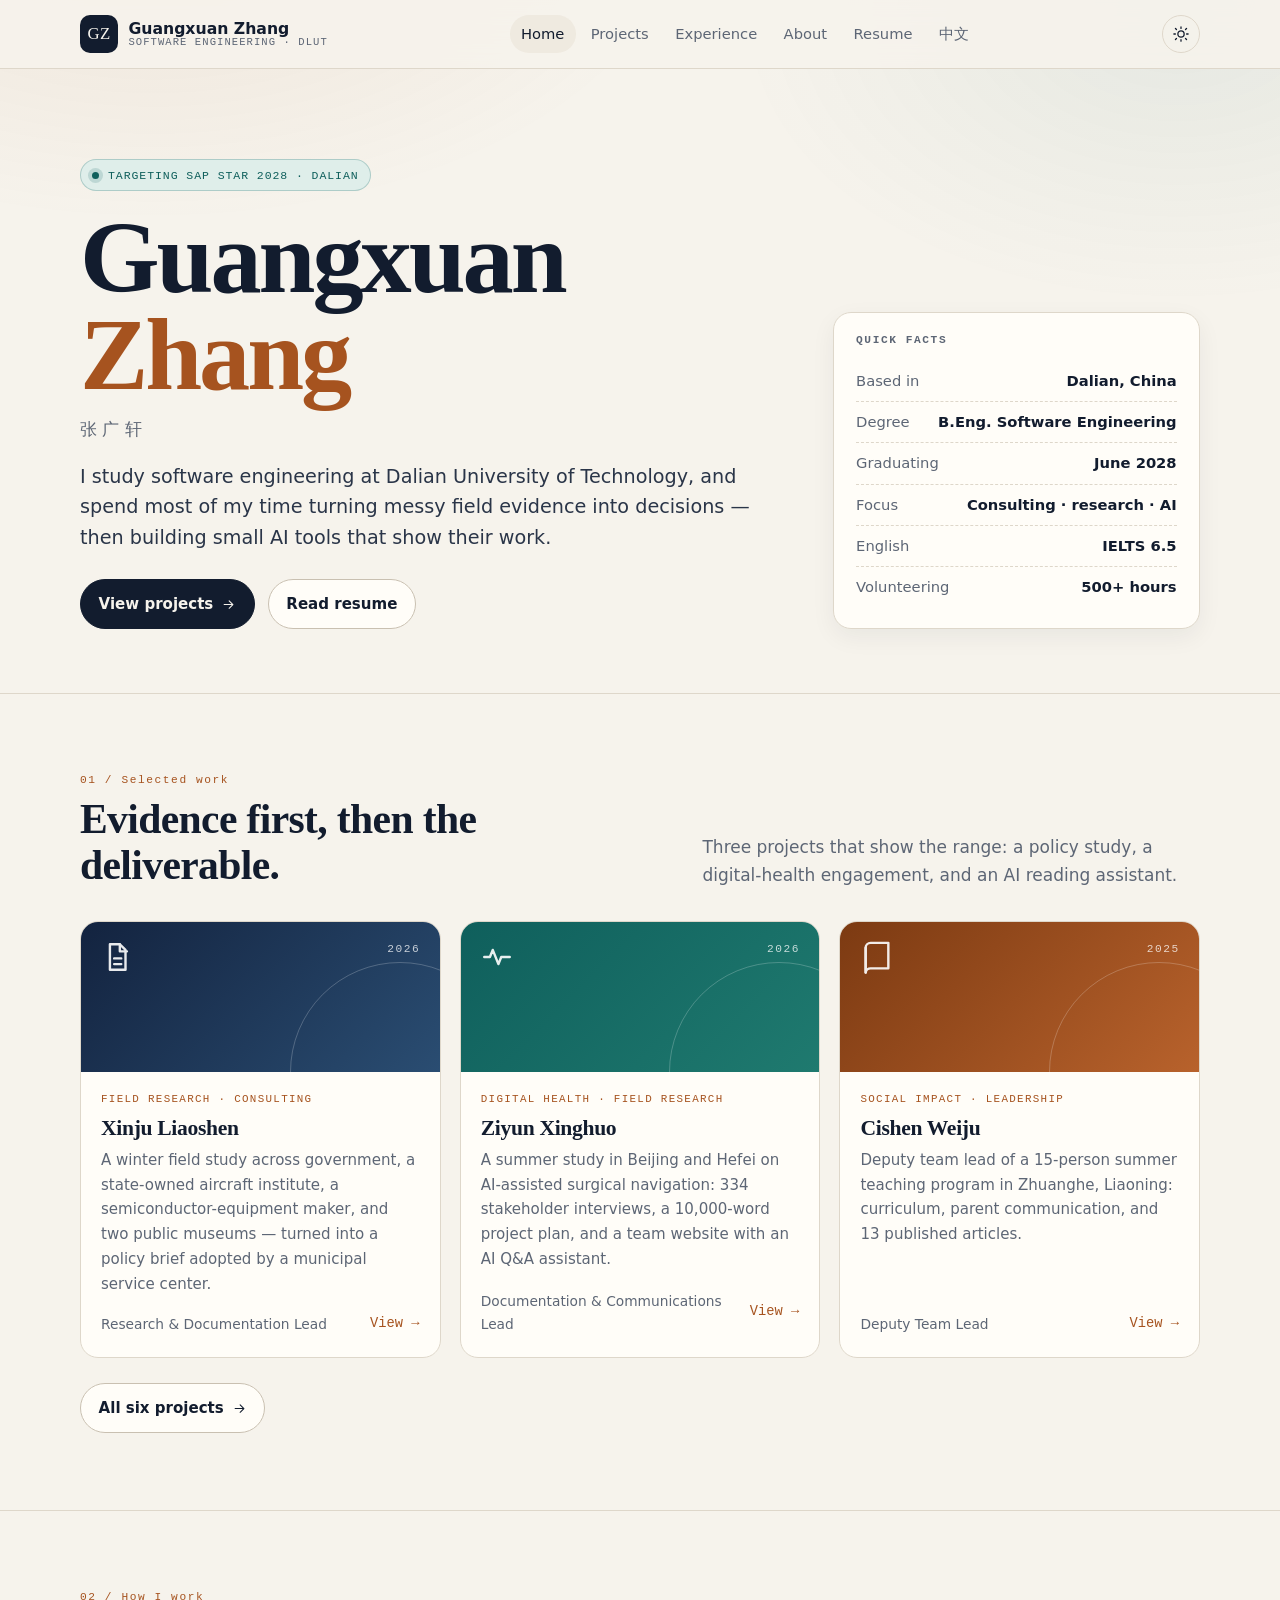
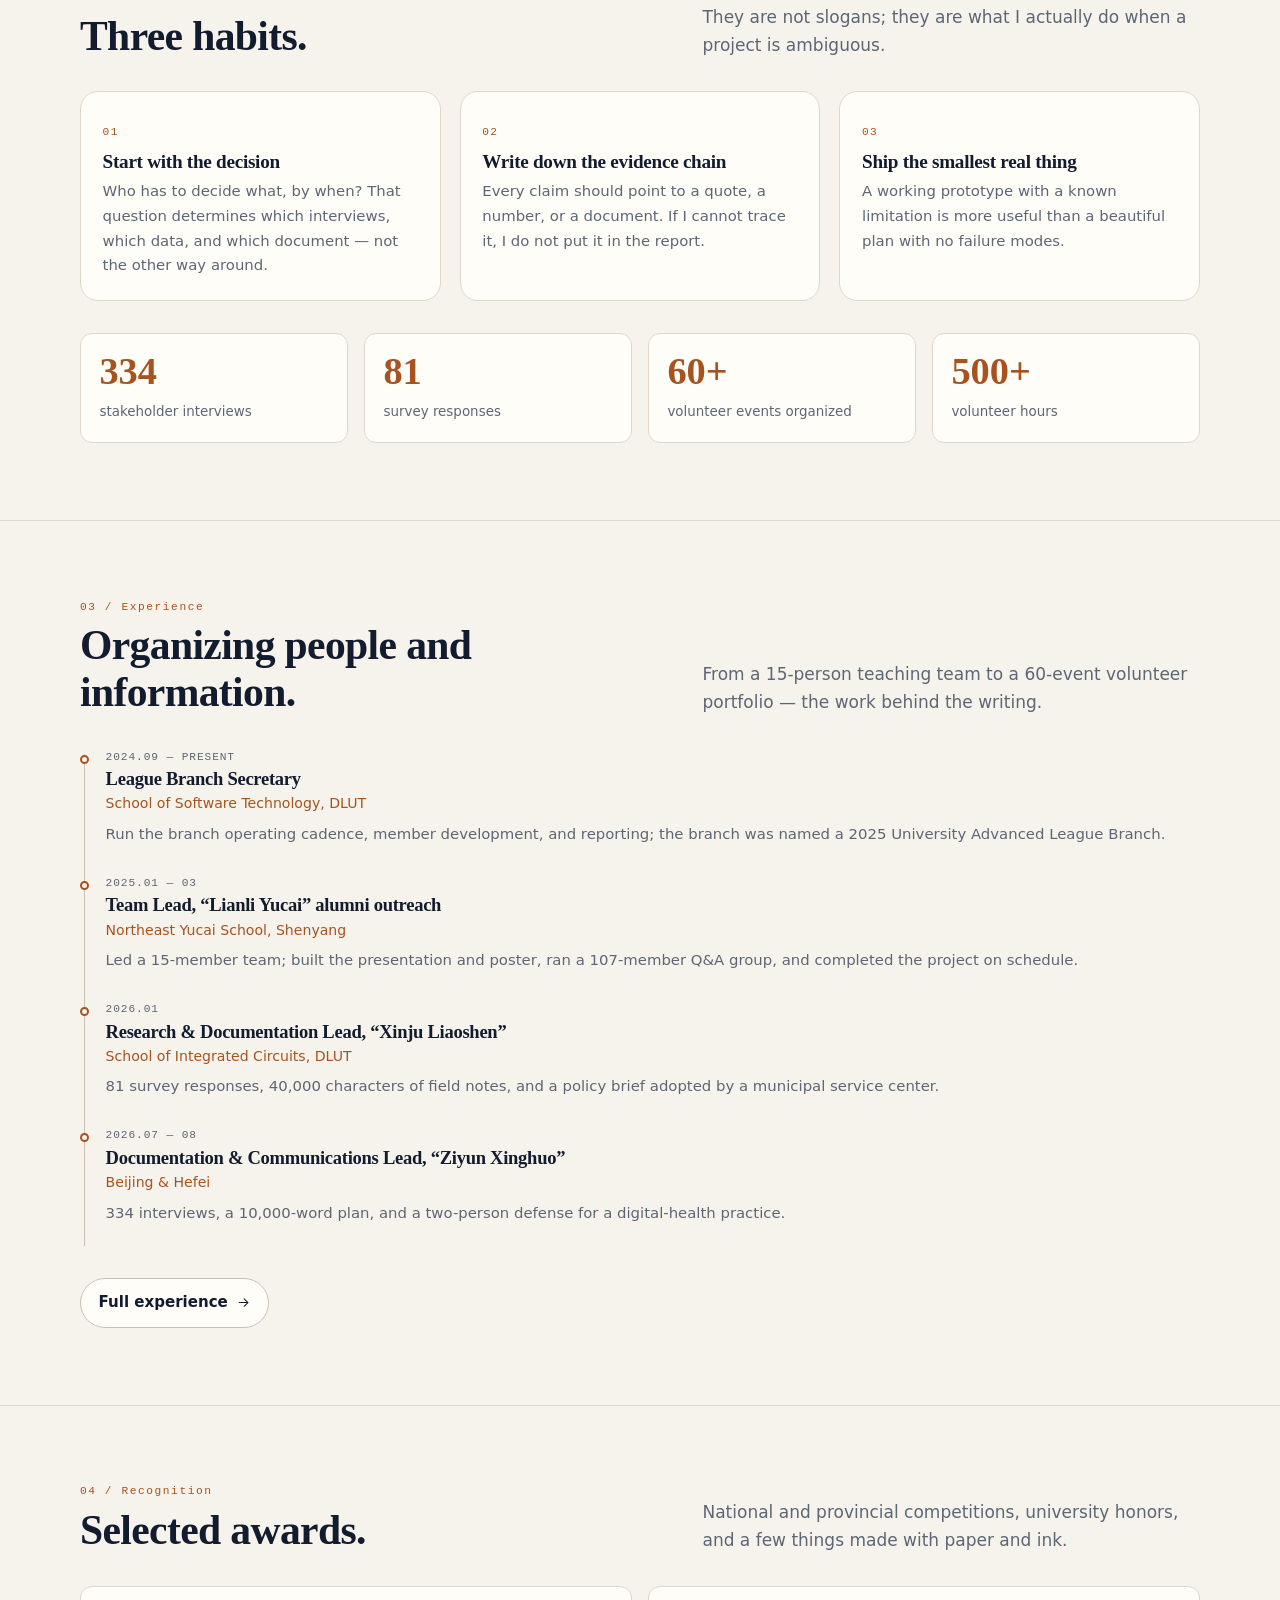
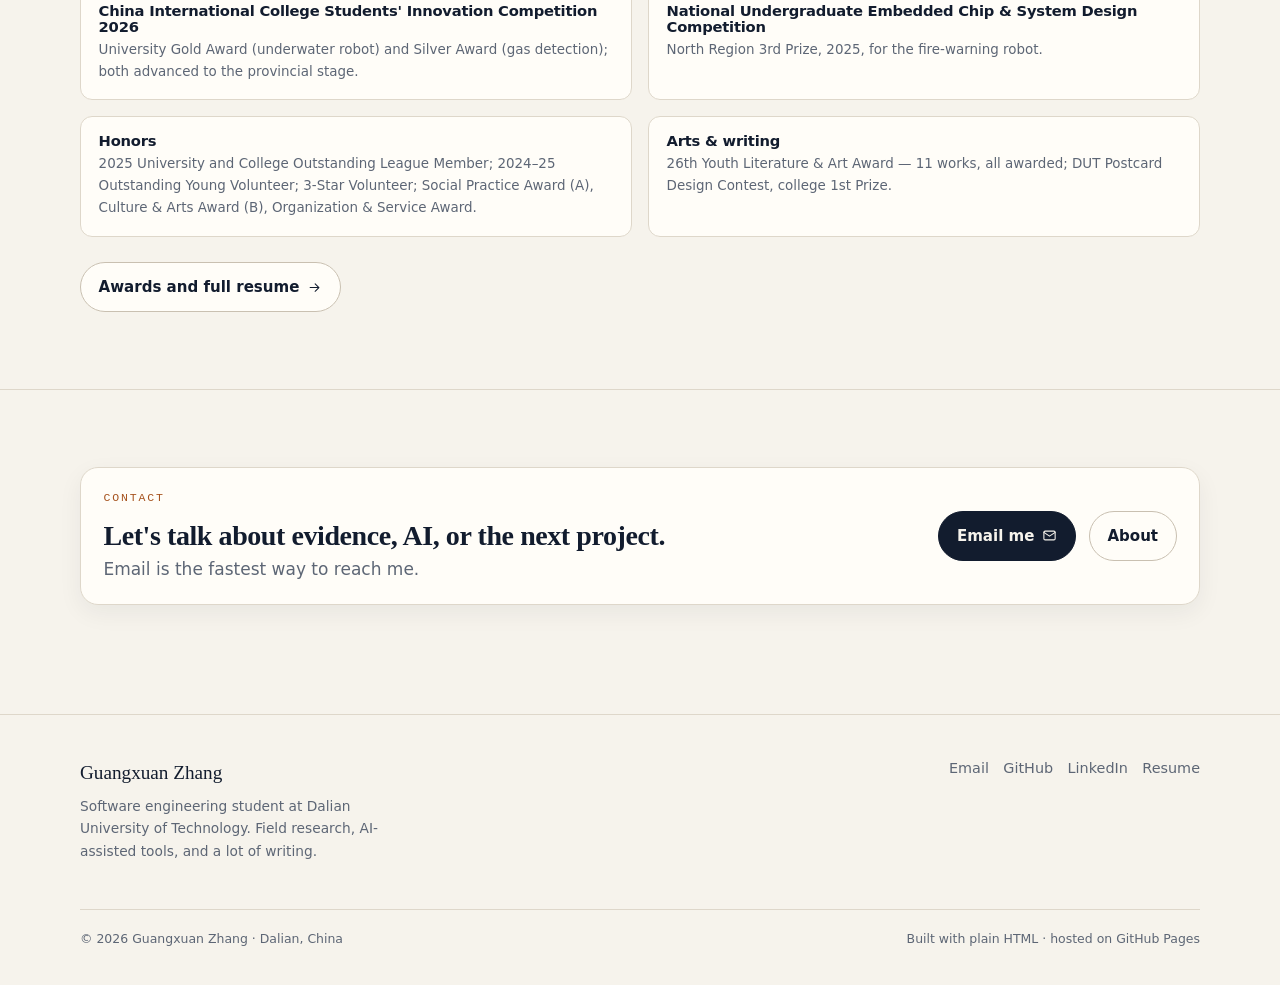
==== index.html @ bcd8b83b "Initial personal site" ====
<!doctype html>
<html lang="en" data-theme="light">
<head>
<meta charset="utf-8">
<meta name="viewport" content="width=device-width, initial-scale=1">
<title>Guangxuan Zhang — Software Engineering, consulting & AI</title>
<meta name="description" content="Software Engineering student at Dalian University of Technology. Field research, AI-assisted tools, and public writing.">
<meta name="author" content="Guangxuan Zhang">
<meta name="theme-color" content="#13233f">
<meta property="og:type" content="website">
<meta property="og:site_name" content="Guangxuan Zhang">
<meta property="og:title" content="Guangxuan Zhang — Software Engineering, consulting & AI">
<meta property="og:description" content="Software Engineering student at Dalian University of Technology. Field research, AI-assisted tools, and public writing.">
<meta name="twitter:card" content="summary_large_image">
<meta name="twitter:title" content="Guangxuan Zhang — Software Engineering, consulting & AI">
<meta name="twitter:description" content="Software Engineering student at Dalian University of Technology. Field research, AI-assisted tools, and public writing.">
<link rel="icon" href="assets/img/favicon.svg" type="image/svg+xml">
<link rel="stylesheet" href="assets/css/style.css">
</head>
<body class="">


<a class="skip-link" href="#main">Skip to content</a>
<header class="site-header">
  <div class="wrap header-inner">
    <a class="brand" href="index.html" aria-label="Guangxuan Zhang — home">
      <span class="brand-mark" aria-hidden="true">GZ</span>
      <span class="brand-text">
        <span class="brand-name">Guangxuan Zhang</span>
        <span class="brand-sub">Software Engineering · DLUT</span>
      </span>
    </a>
    <nav class="site-nav" id="site-nav" data-nav aria-label="Primary"><a class="nav-link" href="index.html" aria-current="page">Home</a><a class="nav-link" href="projects/index.html">Projects</a><a class="nav-link" href="experience.html">Experience</a><a class="nav-link" href="about.html">About</a><a class="nav-link" href="resume.html">Resume</a><a class="nav-link" href="zh.html" hreflang="zh-CN">中文</a></nav>
    <button class="icon-btn theme-toggle" type="button" data-theme-toggle aria-label="Switch theme">
      <svg viewBox="0 0 24 24" fill="none" stroke="currentColor" stroke-width="1.7" stroke-linecap="round" aria-hidden="true"><circle cx="12" cy="12" r="4.2"/><path d="M12 2.5v2M12 19.5v2M4.6 4.6l1.4 1.4M18 18l1.4 1.4M2.5 12h2M19.5 12h2M4.6 19.4L6 18M18 6l1.4-1.4"/></svg>
    </button>
    <button class="icon-btn menu-toggle" type="button" data-menu-toggle aria-label="Open menu" aria-expanded="false" aria-controls="site-nav">
      <svg viewBox="0 0 24 24" fill="none" stroke="currentColor" stroke-width="1.8" stroke-linecap="round" aria-hidden="true"><path d="M4 7h16M4 12h16M4 17h16"/></svg>
    </button>
  </div>
</header>
<main id="main">
  <section class="hero">
    <div class="wrap hero-grid">
      <div>
        <div class="status"><span class="status-dot" aria-hidden="true"></span>Targeting SAP STAR 2028 · Dalian</div>
        <h1>Guangxuan<br><em>Zhang</em></h1>
        <p class="hero-cn">张广轩</p>
        <p class="lede">I study software engineering at Dalian University of Technology, and spend most of my time turning messy field evidence into decisions — then building small AI tools that show their work.</p>
        <div class="btn-row">
          <a class="btn btn--primary" href="projects/index.html">View projects <svg viewBox="0 0 24 24" fill="none" stroke="currentColor" stroke-width="1.7" stroke-linecap="round" stroke-linejoin="round" aria-hidden="true"><path d="M5 12h14M13 6l6 6-6 6"/></svg></a>
          <a class="btn" href="resume.html">Read resume</a>
        </div>
      </div>
      <aside class="hero-card reveal" aria-label="Quick facts">
        <h2>Quick facts</h2>
        <ul class="fact-list">
          <li><span>Based in</span><span>Dalian, China</span></li>
          <li><span>Degree</span><span>B.Eng. Software Engineering</span></li>
          <li><span>Graduating</span><span>June 2028</span></li>
          <li><span>Focus</span><span>Consulting · research · AI</span></li>
          <li><span>English</span><span>IELTS 6.5</span></li>
          <li><span>Volunteering</span><span>500+ hours</span></li>
        </ul>
      </aside>
    </div>
  </section>

  <section class="section">
    <div class="wrap">
      <div class="section-head reveal">
        <div><span class="section-index">01 / Selected work</span><h2>Evidence first, then the deliverable.</h2></div>
        <p>Three projects that show the range: a policy study, a digital-health engagement, and an AI reading assistant.</p>
      </div>
      <div class="project-grid project-grid--three">
<a class="project-card reveal" href="projects/xinju-liaoshen.html">
  <div class="card-cover card-cover--xinju">
    <span class="cover-icon" aria-hidden="true"><svg viewBox="0 0 24 24" fill="none" stroke="currentColor" stroke-width="1.7" stroke-linecap="round" stroke-linejoin="round" aria-hidden="true"><path d="M7 3h7l4 4v14H7z"/><path d="M14 3v5h5"/><path d="M10 13h5M10 17h5"/></svg></span>
    <span class="cover-num">2026</span>
  </div>
  <div class="card-body">
    <div class="card-cat">Field research · Consulting</div>
    <h3>Xinju Liaoshen</h3>
    <p>A winter field study across government, a state-owned aircraft institute, a semiconductor-equipment maker, and two public museums — turned into a policy brief adopted by a municipal service center.</p>
    <div class="card-foot"><span>Research & Documentation Lead</span><span class="card-arrow">View →</span></div>
  </div>
</a>
<a class="project-card reveal" href="projects/ziyun-xinghuo.html">
  <div class="card-cover card-cover--ziyun">
    <span class="cover-icon" aria-hidden="true"><svg viewBox="0 0 24 24" fill="none" stroke="currentColor" stroke-width="1.7" stroke-linecap="round" stroke-linejoin="round" aria-hidden="true"><path d="M3 12h4l2-5 4 10 2-5h6"/></svg></span>
    <span class="cover-num">2026</span>
  </div>
  <div class="card-body">
    <div class="card-cat">Digital health · Field research</div>
    <h3>Ziyun Xinghuo</h3>
    <p>A summer study in Beijing and Hefei on AI-assisted surgical navigation: 334 stakeholder interviews, a 10,000-word project plan, and a team website with an AI Q&A assistant.</p>
    <div class="card-foot"><span>Documentation & Communications Lead</span><span class="card-arrow">View →</span></div>
  </div>
</a>
<a class="project-card reveal" href="projects/cishen-weiju.html">
  <div class="card-cover card-cover--cishen">
    <span class="cover-icon" aria-hidden="true"><svg viewBox="0 0 24 24" fill="none" stroke="currentColor" stroke-width="1.7" stroke-linecap="round" stroke-linejoin="round" aria-hidden="true"><path d="M4 5.5A3.5 3.5 0 0 1 7.5 2H20v18H7.5A3.5 3.5 0 0 0 4 23z"/><path d="M4 5.5V23"/></svg></span>
    <span class="cover-num">2025</span>
  </div>
  <div class="card-body">
    <div class="card-cat">Social impact · Leadership</div>
    <h3>Cishen Weiju</h3>
    <p>Deputy team lead of a 15-person summer teaching program in Zhuanghe, Liaoning: curriculum, parent communication, and 13 published articles.</p>
    <div class="card-foot"><span>Deputy Team Lead</span><span class="card-arrow">View →</span></div>
  </div>
</a></div>
      <div class="btn-row"><a class="btn" href="projects/index.html">All six projects <svg viewBox="0 0 24 24" fill="none" stroke="currentColor" stroke-width="1.7" stroke-linecap="round" stroke-linejoin="round" aria-hidden="true"><path d="M5 12h14M13 6l6 6-6 6"/></svg></a></div>
    </div>
  </section>

  <section class="section">
    <div class="wrap">
      <div class="section-head reveal">
        <div><span class="section-index">02 / How I work</span><h2>Three habits.</h2></div>
        <p>They are not slogans; they are what I actually do when a project is ambiguous.</p>
      </div>
      <div class="principles">
        <div class="principle reveal"><span class="num">01</span><h3>Start with the decision</h3><p>Who has to decide what, by when? That question determines which interviews, which data, and which document — not the other way around.</p></div>
        <div class="principle reveal"><span class="num">02</span><h3>Write down the evidence chain</h3><p>Every claim should point to a quote, a number, or a document. If I cannot trace it, I do not put it in the report.</p></div>
        <div class="principle reveal"><span class="num">03</span><h3>Ship the smallest real thing</h3><p>A working prototype with a known limitation is more useful than a beautiful plan with no failure modes.</p></div>
      </div>
      <div class="metrics"><div class="metric"><strong>334</strong><span>stakeholder interviews</span></div><div class="metric"><strong>81</strong><span>survey responses</span></div><div class="metric"><strong>60+</strong><span>volunteer events organized</span></div><div class="metric"><strong>500+</strong><span>volunteer hours</span></div></div>
    </div>
  </section>

  <section class="section">
    <div class="wrap">
      <div class="section-head reveal">
        <div><span class="section-index">03 / Experience</span><h2>Organizing people and information.</h2></div>
        <p>From a 15-person teaching team to a 60-event volunteer portfolio — the work behind the writing.</p>
      </div>
      <div class="timeline">
        <div class="timeline-item reveal"><div class="timeline-time">2024.09 — present</div><h3>League Branch Secretary</h3><div class="timeline-org">School of Software Technology, DLUT</div><p>Run the branch operating cadence, member development, and reporting; the branch was named a 2025 University Advanced League Branch.</p></div>
        <div class="timeline-item reveal"><div class="timeline-time">2025.01 — 03</div><h3>Team Lead, “Lianli Yucai” alumni outreach</h3><div class="timeline-org">Northeast Yucai School, Shenyang</div><p>Led a 15-member team; built the presentation and poster, ran a 107-member Q&amp;A group, and completed the project on schedule.</p></div>
        <div class="timeline-item reveal"><div class="timeline-time">2026.01</div><h3>Research &amp; Documentation Lead, “Xinju Liaoshen”</h3><div class="timeline-org">School of Integrated Circuits, DLUT</div><p>81 survey responses, 40,000 characters of field notes, and a policy brief adopted by a municipal service center.</p></div>
        <div class="timeline-item reveal"><div class="timeline-time">2026.07 — 08</div><h3>Documentation &amp; Communications Lead, “Ziyun Xinghuo”</h3><div class="timeline-org">Beijing &amp; Hefei</div><p>334 interviews, a 10,000-word plan, and a two-person defense for a digital-health practice.</p></div>
      </div>
      <div class="btn-row"><a class="btn" href="experience.html">Full experience <svg viewBox="0 0 24 24" fill="none" stroke="currentColor" stroke-width="1.7" stroke-linecap="round" stroke-linejoin="round" aria-hidden="true"><path d="M5 12h14M13 6l6 6-6 6"/></svg></a></div>
    </div>
  </section>

  <section class="section">
    <div class="wrap">
      <div class="section-head reveal">
        <div><span class="section-index">04 / Recognition</span><h2>Selected awards.</h2></div>
        <p>National and provincial competitions, university honors, and a few things made with paper and ink.</p>
      </div>
      <div class="award-grid">
        <div class="award reveal"><h3>China International College Students' Innovation Competition 2026</h3><p>University Gold Award (underwater robot) and Silver Award (gas detection); both advanced to the provincial stage.</p></div>
        <div class="award reveal"><h3>National Undergraduate Embedded Chip &amp; System Design Competition</h3><p>North Region 3rd Prize, 2025, for the fire-warning robot.</p></div>
        <div class="award reveal"><h3>Honors</h3><p>2025 University and College Outstanding League Member; 2024–25 Outstanding Young Volunteer; 3-Star Volunteer; Social Practice Award (A), Culture &amp; Arts Award (B), Organization &amp; Service Award.</p></div>
        <div class="award reveal"><h3>Arts &amp; writing</h3><p>26th Youth Literature &amp; Art Award — 11 works, all awarded; DUT Postcard Design Contest, college 1st Prize.</p></div>
      </div>
      <div class="btn-row"><a class="btn" href="resume.html">Awards and full resume <svg viewBox="0 0 24 24" fill="none" stroke="currentColor" stroke-width="1.7" stroke-linecap="round" stroke-linejoin="round" aria-hidden="true"><path d="M5 12h14M13 6l6 6-6 6"/></svg></a></div>
    </div>
  </section>

  <section class="section">
    <div class="wrap">
      <div class="hero-card contact-card reveal" style="display:flex;justify-content:space-between;gap:2rem;align-items:center;flex-wrap:wrap">
        <div>
          <div class="eyebrow">Contact</div>
          <h2 style="margin-bottom:0.25rem">Let's talk about evidence, AI, or the next project.</h2>
          <p class="muted mb-0">Email is the fastest way to reach me.</p>
        </div>
        <div class="btn-row" style="margin:0">
          <a class="btn btn--primary" data-site="email" href="mailto:20465685@qq.com">Email me <svg viewBox="0 0 24 24" fill="none" stroke="currentColor" stroke-width="1.7" stroke-linecap="round" stroke-linejoin="round" aria-hidden="true"><rect x="3" y="5" width="18" height="14" rx="2"/><path d="m3 7 9 6 9-6"/></svg></a>
          <a class="btn" href="about.html">About</a>
        </div>
      </div>
    </div>
  </section>
</main>

<footer class="site-footer">
  <div class="wrap">
    <div class="footer-grid">
      <div>
        <div class="footer-brand">Guangxuan Zhang</div>
        <p class="footer-note">Software engineering student at Dalian University of Technology. Field research, AI-assisted tools, and a lot of writing.</p>
      </div>
      <div class="footer-links">
        <a data-site="email" href="mailto:20465685@qq.com">Email</a>
        <a data-site="github" href="https://github.com/YOUR_GITHUB_USERNAME">GitHub</a>
        <a data-site="linkedin" href="https://www.linkedin.com/in/YOUR_LINKEDIN">LinkedIn</a>
        <a href="resume.html">Resume</a>
      </div>
    </div>
    <div class="footer-bottom">
      <span>© <span data-year>2026</span> Guangxuan Zhang · Dalian, China</span>
      <span>Built with plain HTML · hosted on GitHub Pages</span>
    </div>
  </div>
</footer>
<script src="assets/js/site.js"></script>
<script src="assets/js/main.js"></script>
</body>
</html>
---- assets/css/style.css ----
/* ============================================================
   Guangxuan Zhang — personal site
   Palette: warm paper, ink navy, terracotta accent.
   ============================================================ */

:root {
  --bg: #f6f3ec;
  --bg-soft: #efeae0;
  --surface: #fffdf8;
  --ink: #121c2e;
  --ink-soft: #2a3548;
  --muted: #5d6675;
  --line: #ded7ca;
  --line-strong: #c9c0b1;
  --accent: #a6531f;
  --accent-ink: #7c3a12;
  --accent-soft: #f3e3d4;
  --navy: #13233f;
  --teal: #0f5f5c;
  --teal-soft: #dfeeea;
  --shadow: 0 18px 50px rgba(18, 28, 46, 0.08);
  --shadow-sm: 0 8px 24px rgba(18, 28, 46, 0.06);
  --radius: 18px;
  --radius-sm: 12px;
  --max: 1120px;
  --serif: "Iowan Old Style", "Palatino Linotype", "Book Antiqua", Georgia, "Times New Roman", serif;
  --sans: ui-sans-serif, system-ui, -apple-system, "Segoe UI", Roboto, "Helvetica Neue", Arial, "Noto Sans SC", "PingFang SC", "Microsoft YaHei", sans-serif;
  --mono: ui-monospace, SFMono-Regular, Menlo, Consolas, "Liberation Mono", monospace;
  color-scheme: light;
}

[data-theme="dark"] {
  --bg: #0c1320;
  --bg-soft: #101a2b;
  --surface: #131e30;
  --ink: #eef2f8;
  --ink-soft: #d7deea;
  --muted: #a6b1c3;
  --line: #253248;
  --line-strong: #34445e;
  --accent: #e3a36b;
  --accent-ink: #f3c79c;
  --accent-soft: #2a2118;
  --navy: #0a1220;
  --teal: #7ecbc6;
  --teal-soft: #122b2a;
  --shadow: 0 22px 60px rgba(0, 0, 0, 0.35);
  --shadow-sm: 0 10px 28px rgba(0, 0, 0, 0.28);
  color-scheme: dark;
}

*,
*::before,
*::after { box-sizing: border-box; }

html { scroll-behavior: smooth; }

body {
  margin: 0;
  overflow-x: hidden;
  background: var(--bg);
  color: var(--ink);
  font-family: var(--sans);
  font-size: 17px;
  line-height: 1.65;
  -webkit-font-smoothing: antialiased;
  text-rendering: optimizeLegibility;
}

body::before {
  content: "";
  position: fixed;
  inset: 0;
  pointer-events: none;
  z-index: -1;
  background:
    radial-gradient(900px 520px at 12% -10%, rgba(166, 83, 31, 0.09), transparent 60%),
    radial-gradient(800px 520px at 92% 2%, rgba(15, 95, 92, 0.07), transparent 55%);
}

[data-theme="dark"] body::before {
  background:
    radial-gradient(900px 520px at 12% -10%, rgba(227, 163, 107, 0.10), transparent 60%),
    radial-gradient(800px 520px at 92% 2%, rgba(126, 203, 198, 0.08), transparent 55%);
}

img { max-width: 100%; height: auto; display: block; }

a { color: var(--accent-ink); text-decoration-thickness: 1px; text-underline-offset: 3px; }
a:hover { color: var(--accent); }

h1, h2, h3, h4 {
  font-family: var(--serif);
  font-weight: 600;
  line-height: 1.12;
  letter-spacing: -0.015em;
  margin: 0 0 0.5em;
  color: var(--ink);
}

p { margin: 0 0 1em; }
ul, ol { margin: 0 0 1.2em; padding-left: 1.25em; }
li { margin-bottom: 0.45em; }
strong { font-weight: 650; color: var(--ink); }
small { font-size: 0.86em; }

::selection { background: var(--accent-soft); color: var(--ink); }

:focus-visible {
  outline: 2px solid var(--accent);
  outline-offset: 3px;
  border-radius: 4px;
}

.skip-link {
  position: absolute;
  left: 1rem;
  top: -100px;
  z-index: 100;
  background: var(--ink);
  color: var(--bg);
  padding: 0.6rem 1rem;
  border-radius: 8px;
  transition: top 160ms ease;
}
.skip-link:focus { top: 1rem; color: var(--bg); }

.wrap {
  width: min(var(--max), calc(100% - 3rem));
  margin-inline: auto;
}

.eyebrow {
  font-family: var(--mono);
  font-size: 0.72rem;
  letter-spacing: 0.16em;
  text-transform: uppercase;
  color: var(--accent);
  margin: 0 0 0.8rem;
}

.lede {
  font-size: clamp(1.05rem, 1.6vw, 1.28rem);
  line-height: 1.6;
  color: var(--ink-soft);
  max-width: 62ch;
}

.muted { color: var(--muted); }
.small { font-size: 0.9rem; }

.tag-row { display: flex; flex-wrap: wrap; gap: 0.45rem; margin: 1.1rem 0 0; }
.tag {
  display: inline-flex;
  white-space: normal;
  align-items: center;
  gap: 0.35rem;
  font-family: var(--mono);
  font-size: 0.7rem;
  letter-spacing: 0.06em;
  text-transform: uppercase;
  color: var(--muted);
  background: var(--bg-soft);
  border: 1px solid var(--line);
  padding: 0.28rem 0.55rem;
  border-radius: 999px;
}

.btn-row { display: flex; flex-wrap: wrap; gap: 0.8rem; margin-top: 1.6rem; }

.btn {
  display: inline-flex;
  align-items: center;
  gap: 0.5rem;
  padding: 0.72rem 1.1rem;
  border-radius: 999px;
  border: 1px solid var(--line-strong);
  background: var(--surface);
  color: var(--ink);
  font-size: 0.94rem;
  font-weight: 550;
  text-decoration: none;
  transition: transform 160ms ease, box-shadow 160ms ease, border-color 160ms ease, background 160ms ease;
}
.btn:hover { transform: translateY(-1px); box-shadow: var(--shadow-sm); border-color: var(--accent); color: var(--ink); }
.btn--primary { background: var(--ink); border-color: var(--ink); color: var(--bg); }
.btn--primary:hover { background: var(--accent); border-color: var(--accent); color: #fff; }
.btn--ghost { background: transparent; }
.btn svg { width: 1em; height: 1em; flex: none; }

/* ---------- header ---------- */
.site-header {
  position: sticky;
  top: 0;
  z-index: 50;
  background: color-mix(in srgb, var(--bg) 88%, transparent);
  backdrop-filter: blur(14px);
  border-bottom: 1px solid var(--line);
}
.header-inner {
  display: flex;
  align-items: center;
  justify-content: space-between;
  gap: 1rem;
  height: 68px;
}
.brand {
  display: inline-flex;
  align-items: center;
  gap: 0.65rem;
  text-decoration: none;
  color: var(--ink);
}
.brand-mark {
  width: 38px;
  height: 38px;
  border-radius: 10px;
  background: var(--ink);
  color: var(--bg);
  display: grid;
  place-items: center;
  font-family: var(--serif);
  font-size: 1.05rem;
  letter-spacing: 0.02em;
}
.brand-text { display: flex; flex-direction: column; line-height: 1.1; }
.brand-name { font-weight: 650; font-size: 0.98rem; }
.brand-sub { font-family: var(--mono); font-size: 0.66rem; letter-spacing: 0.1em; text-transform: uppercase; color: var(--muted); }

.site-nav { display: flex; align-items: center; gap: 0.25rem; }
.nav-link {
  display: inline-block;
  padding: 0.45rem 0.7rem;
  border-radius: 999px;
  color: var(--muted);
  text-decoration: none;
  font-size: 0.92rem;
  font-weight: 500;
}
.nav-link:hover { color: var(--ink); background: var(--bg-soft); }
.nav-link[aria-current="page"] { color: var(--ink); background: var(--bg-soft); }

.icon-btn {
  display: grid;
  place-items: center;
  width: 38px;
  height: 38px;
  border-radius: 999px;
  border: 1px solid var(--line);
  background: transparent;
  color: var(--ink);
  cursor: pointer;
}
.icon-btn:hover { border-color: var(--accent); color: var(--accent); }
.icon-btn svg { width: 18px; height: 18px; }

.menu-toggle { display: none; }

/* ---------- hero ---------- */
.hero { padding: clamp(3rem, 7vw, 6rem) 0 clamp(2.5rem, 5vw, 4rem); }
.hero-grid {
  display: grid;
  min-width: 0;
  grid-template-columns: minmax(0, 1.5fr) minmax(0, 0.8fr);
  gap: clamp(2rem, 5vw, 4rem);
  align-items: end;
  min-width: 0;
}
.hero-grid > *, .about-grid > *, .project-body > *, .project-grid > *, .metrics > *, .award-grid > *, .principles > * { min-width: 0; }
.status {
  display: inline-flex;
  align-items: center;
  gap: 0.55rem;
  font-family: var(--mono);
  font-size: 0.72rem;
  letter-spacing: 0.08em;
  text-transform: uppercase;
  color: var(--teal);
  background: var(--teal-soft);
  border: 1px solid color-mix(in srgb, var(--teal) 24%, transparent);
  padding: 0.36rem 0.7rem;
  border-radius: 999px;
  margin-bottom: 1.1rem;
}
.status-dot { width: 7px; height: 7px; border-radius: 50%; background: var(--teal); box-shadow: 0 0 0 4px color-mix(in srgb, var(--teal) 16%, transparent); }

.hero h1 {
  font-size: clamp(3rem, 8.4vw, 6.4rem);
  line-height: 0.95;
  margin-bottom: 1.1rem;
  letter-spacing: -0.03em;
}
.hero h1 em { font-style: normal; color: var(--accent); }
.hero-cn {
  font-family: var(--sans);
  font-size: 1.05rem;
  letter-spacing: 0.32em;
  color: var(--muted);
  margin: -0.3rem 0 1.1rem;
}
.hero .lede { font-size: clamp(1.05rem, 1.5vw, 1.2rem); }

.hero-card {
  background: var(--surface);
  border: 1px solid var(--line);
  border-radius: var(--radius);
  padding: 1.3rem 1.4rem;
  box-shadow: var(--shadow-sm);
}
.hero-card h2 {
  font-family: var(--mono);
  font-size: 0.7rem;
  letter-spacing: 0.14em;
  text-transform: uppercase;
  color: var(--muted);
  margin-bottom: 0.9rem;
}
.contact-card h2 {
  font-family: var(--serif);
  font-size: clamp(1.35rem, 2.3vw, 1.75rem);
  letter-spacing: -0.015em;
  text-transform: none;
  color: var(--ink);
  margin-bottom: 0.25rem;
}
.fact-list { list-style: none; margin: 0; padding: 0; }
.fact-list li {
  display: flex;
  flex-wrap: wrap;
  justify-content: space-between;
  gap: 1rem;
  padding: 0.5rem 0;
  border-bottom: 1px dashed var(--line);
  font-size: 0.92rem;
  margin: 0;
}
.fact-list li:last-child { border-bottom: 0; }
.fact-list span:first-child { color: var(--muted); }
.fact-list span:last-child { text-align: right; font-weight: 550; }

/* ---------- sections ---------- */
.section { padding: clamp(3rem, 6vw, 5.4rem) 0; border-top: 1px solid var(--line); }
.section-head {
  display: flex;
  align-items: end;
  justify-content: space-between;
  gap: 1.5rem;
  margin-bottom: 2rem;
}
.section-head h2 { font-size: clamp(1.8rem, 3.4vw, 2.6rem); margin: 0; }
.section-head p { max-width: 46ch; margin: 0; color: var(--muted); }
.section-index { font-family: var(--mono); font-size: 0.7rem; letter-spacing: 0.14em; color: var(--accent); display: block; margin-bottom: 0.4rem; }

/* ---------- project cards ---------- */
.project-grid {
  display: grid;
  grid-template-columns: repeat(2, minmax(0, 1fr));
  gap: 1.2rem;
}
.project-grid--three { grid-template-columns: repeat(3, minmax(0, 1fr)); }
@media (max-width: 1000px) { .project-grid--three { grid-template-columns: repeat(2, minmax(0, 1fr)); } }
@media (max-width: 760px) { .project-grid--three { grid-template-columns: 1fr; } }
.project-card {
  display: flex;
  flex-direction: column;
  background: var(--surface);
  border: 1px solid var(--line);
  border-radius: var(--radius);
  overflow: hidden;
  text-decoration: none;
  color: var(--ink);
  transition: transform 200ms ease, box-shadow 200ms ease, border-color 200ms ease;
}
.project-card:hover { transform: translateY(-4px); box-shadow: var(--shadow); border-color: var(--line-strong); color: var(--ink); }
.card-cover {
  position: relative;
  min-height: 150px;
  padding: 1.1rem 1.2rem;
  display: flex;
  align-items: flex-start;
  justify-content: space-between;
  gap: 1rem;
  color: #fff;
  background: linear-gradient(135deg, #14233f, #23466b);
  overflow: hidden;
}
.card-cover::after {
  content: "";
  position: absolute;
  width: 220px;
  height: 220px;
  border-radius: 50%;
  right: -70px;
  bottom: -110px;
  border: 1px solid rgba(255, 255, 255, 0.22);
}
.card-cover--xinju { background: linear-gradient(135deg, #13233f, #2a4d72); }
.card-cover--ziyun { background: linear-gradient(135deg, #0f5f5c, #1f7a6f); }
.card-cover--cishen { background: linear-gradient(135deg, #7c3a12, #b8622c); }
.card-cover--vision { background: linear-gradient(135deg, #2b2a5e, #4b4a8f); }
.card-cover--gas { background: linear-gradient(135deg, #26343d, #41606b); }
.card-cover--fire { background: linear-gradient(135deg, #6b2317, #a63c22); }
.card-cover .cover-icon { width: 34px; height: 34px; opacity: 0.9; }
.card-cover .cover-num {
  font-family: var(--mono);
  font-size: 0.7rem;
  letter-spacing: 0.14em;
  opacity: 0.75;
}
.card-body { padding: 1.2rem 1.25rem 1.35rem; display: flex; flex-direction: column; flex: 1; }
.card-cat { font-family: var(--mono); font-size: 0.68rem; letter-spacing: 0.12em; text-transform: uppercase; color: var(--accent); margin-bottom: 0.45rem; }
.card-body h3 { font-size: 1.35rem; margin-bottom: 0.45rem; }
.card-body p { color: var(--muted); font-size: 0.94rem; margin-bottom: 1rem; }
.card-foot { display: flex; align-items: center; justify-content: space-between; gap: 1rem; margin-top: auto; font-size: 0.86rem; color: var(--muted); }
.card-arrow { font-family: var(--mono); color: var(--accent); white-space: nowrap; transition: transform 160ms ease; }
.project-card:hover .card-arrow { transform: translateX(3px); }

/* ---------- metrics ---------- */
.metrics {
  display: grid;
  grid-template-columns: repeat(4, minmax(0, 1fr));
  gap: 1rem;
  margin-top: 2rem;
}
.metric {
  background: var(--surface);
  border: 1px solid var(--line);
  border-radius: var(--radius-sm);
  padding: 1.1rem 1.15rem;
}
.metric strong { display: block; font-family: var(--serif); font-size: clamp(1.8rem, 3vw, 2.4rem); line-height: 1; color: var(--accent); margin-bottom: 0.4rem; }
.metric span { font-size: 0.84rem; color: var(--muted); }

/* ---------- principles ---------- */
.principles { display: grid; grid-template-columns: repeat(3, minmax(0, 1fr)); gap: 1.2rem; }
.principle {
  padding: 1.4rem 1.35rem;
  background: var(--surface);
  border: 1px solid var(--line);
  border-radius: var(--radius);
}
.principle .num { font-family: var(--mono); font-size: 0.7rem; letter-spacing: 0.12em; color: var(--accent); }
.principle h3 { font-size: 1.2rem; margin: 0.5rem 0 0.45rem; }
.principle p { margin: 0; color: var(--muted); font-size: 0.93rem; }

/* ---------- timeline ---------- */
.timeline { position: relative; margin-top: 1.5rem; padding-left: 1.6rem; }
.timeline::before { content: ""; position: absolute; left: 4px; top: 6px; bottom: 6px; width: 1px; background: var(--line-strong); }
.timeline-item { position: relative; padding: 0 0 1.7rem 0; }
.timeline-item::before {
  content: "";
  position: absolute;
  left: -1.6rem;
  top: 0.45rem;
  width: 9px;
  height: 9px;
  border-radius: 50%;
  background: var(--bg);
  border: 2px solid var(--accent);
}
.timeline-time { font-family: var(--mono); font-size: 0.7rem; letter-spacing: 0.08em; color: var(--muted); text-transform: uppercase; }
.timeline-item h3 { font-size: 1.16rem; margin: 0.2rem 0 0.15rem; }
.timeline-org { font-size: 0.88rem; color: var(--accent); margin-bottom: 0.4rem; }
.timeline-item p { margin: 0; color: var(--muted); font-size: 0.93rem; }

/* ---------- awards ---------- */
.award-grid { display: grid; grid-template-columns: repeat(2, minmax(0, 1fr)); gap: 1rem; }
.award {
  background: var(--surface);
  border: 1px solid var(--line);
  border-radius: var(--radius-sm);
  padding: 1rem 1.1rem;
}
.award h3 { font-family: var(--sans); font-size: 0.92rem; font-weight: 650; margin-bottom: 0.2rem; }
.award p { margin: 0; color: var(--muted); font-size: 0.84rem; }

/* ---------- project page ---------- */
.project-hero {
  padding: clamp(2.2rem, 5vw, 4rem) 0 clamp(1.8rem, 3vw, 2.6rem);
  border-bottom: 1px solid var(--line);
}
.back { display: inline-flex; gap: 0.35rem; font-family: var(--mono); font-size: 0.72rem; letter-spacing: 0.06em; text-transform: uppercase; text-decoration: none; color: var(--muted); margin-bottom: 1.4rem; }
.back:hover { color: var(--accent); }
.project-hero h1 { font-size: clamp(2.2rem, 5.4vw, 4.2rem); max-width: 18ch; margin-bottom: 0.7rem; }
.project-hero .lede { max-width: 70ch; }
.project-meta {
  display: grid;
  grid-template-columns: repeat(4, minmax(0, 1fr));
  gap: 1rem;
  margin: 2rem 0 0;
  padding: 1.2rem 0 0;
  border-top: 1px solid var(--line);
}
.project-meta div { min-width: 0; }
.project-meta dt { font-family: var(--mono); font-size: 0.66rem; letter-spacing: 0.12em; text-transform: uppercase; color: var(--muted); margin-bottom: 0.25rem; }
.project-meta dd { margin: 0; font-size: 0.92rem; font-weight: 550; }

.project-body {
  display: grid;
  grid-template-columns: minmax(0, 1fr) 300px;
  gap: clamp(2rem, 5vw, 4rem);
  padding: clamp(2rem, 4vw, 3.4rem) 0 clamp(3rem, 6vw, 5rem);
  align-items: start;
}
.prose { max-width: 70ch; }
.prose h2 { font-size: clamp(1.45rem, 2.6vw, 1.95rem); margin-top: 2.1rem; padding-top: 0.2rem; }
.prose h2:first-child { margin-top: 0; }
.prose h3 { font-family: var(--sans); font-size: 1.02rem; font-weight: 650; margin-top: 1.3rem; }
.prose p { color: var(--ink-soft); }
.prose ul { color: var(--ink-soft); }
.prose li::marker { color: var(--accent); }
.prose blockquote {
  margin: 1.4rem 0;
  padding: 0.9rem 1.1rem;
  border-left: 3px solid var(--accent);
  background: var(--accent-soft);
  border-radius: 0 10px 10px 0;
  color: var(--ink-soft);
  font-size: 0.95rem;
}
.prose .callout {
  margin: 1.5rem 0;
  padding: 1rem 1.1rem;
  border: 1px solid var(--line);
  border-radius: var(--radius-sm);
  background: var(--surface);
  font-size: 0.92rem;
  color: var(--muted);
}
.evidence-list { list-style: none; padding: 0; margin: 0; }
.evidence-list li { padding: 0.65rem 0; border-bottom: 1px dashed var(--line); margin: 0; }
.evidence-list li:last-child { border-bottom: 0; }
.evidence-list a { font-weight: 550; }
.evidence-list span { display: block; color: var(--muted); font-size: 0.82rem; }

.project-aside { position: sticky; top: 88px; display: grid; gap: 1rem; }
.aside-card {
  background: var(--surface);
  border: 1px solid var(--line);
  border-radius: var(--radius-sm);
  padding: 1.1rem 1.15rem;
}
.aside-card h3 { font-family: var(--mono); font-size: 0.68rem; letter-spacing: 0.13em; text-transform: uppercase; color: var(--muted); margin-bottom: 0.7rem; }
.aside-card ul { list-style: none; padding: 0; margin: 0; }
.aside-card li { display: flex; justify-content: space-between; gap: 0.8rem; padding: 0.38rem 0; border-bottom: 1px dashed var(--line); font-size: 0.86rem; margin: 0; }
.aside-card li:last-child { border-bottom: 0; }
.aside-card li span:first-child { color: var(--muted); }
.aside-card li span:last-child { text-align: right; font-weight: 550; }
.aside-card .aside-link { display: block; padding: 0.35rem 0; font-size: 0.88rem; text-decoration: none; border-bottom: 1px dashed var(--line); }
.aside-card .aside-link:last-child { border-bottom: 0; }

.related { display: grid; gap: 0.5rem; }
.related a { display: flex; justify-content: space-between; gap: 1rem; text-decoration: none; color: var(--ink); font-size: 0.9rem; padding: 0.5rem 0; border-bottom: 1px dashed var(--line); }
.related a:last-child { border-bottom: 0; }
.related a:hover { color: var(--accent); }

/* ---------- about ---------- */
.about-grid { display: grid; grid-template-columns: minmax(0, 1.35fr) minmax(0, 0.8fr); gap: clamp(2rem, 5vw, 4rem); align-items: start; }
.about-side { display: grid; gap: 1rem; }
.info-card { background: var(--surface); border: 1px solid var(--line); border-radius: var(--radius); padding: 1.25rem 1.3rem; }
.info-card h3 { font-size: 1.05rem; margin-bottom: 0.6rem; }
.info-card ul { margin: 0; padding-left: 1.1rem; color: var(--muted); font-size: 0.92rem; }
.info-card li { margin-bottom: 0.4rem; }

/* ---------- resume ---------- */
.resume-actions { display: flex; flex-wrap: wrap; gap: 0.8rem; margin: 1.2rem 0 2rem; }
.resume-sheet {
  background: var(--surface);
  border: 1px solid var(--line);
  border-radius: var(--radius);
  box-shadow: var(--shadow);
  padding: clamp(1.4rem, 4vw, 3rem);
  max-width: 900px;
  margin: 0 auto;
}
.resume-sheet h1 { font-size: 2.1rem; margin-bottom: 0.15rem; }
.resume-sheet .resume-contact { font-size: 0.86rem; color: var(--muted); margin-bottom: 1.4rem; }
.resume-sheet h2 { font-family: var(--mono); font-size: 0.72rem; letter-spacing: 0.14em; text-transform: uppercase; color: var(--accent); border-bottom: 1px solid var(--line); padding-bottom: 0.35rem; margin: 1.4rem 0 0.7rem; }
.resume-sheet h3 { font-family: var(--sans); font-size: 0.96rem; margin: 0.8rem 0 0.1rem; }
.resume-sheet .r-sub { font-size: 0.82rem; color: var(--muted); margin-bottom: 0.25rem; }
.resume-sheet ul { margin: 0 0 0.6rem; padding-left: 1.1rem; color: var(--ink-soft); font-size: 0.88rem; }
.resume-sheet li { margin-bottom: 0.25rem; }
.resume-sheet p { font-size: 0.9rem; color: var(--ink-soft); }

/* ---------- footer ---------- */
.site-footer { border-top: 1px solid var(--line); padding: 2.6rem 0 2.2rem; margin-top: 2rem; }
.footer-grid { display: flex; justify-content: space-between; gap: 2rem; align-items: start; }
.footer-brand { font-family: var(--serif); font-size: 1.2rem; }
.footer-note { color: var(--muted); font-size: 0.86rem; max-width: 38ch; margin-top: 0.4rem; }
.footer-links { display: flex; flex-wrap: wrap; gap: 0.9rem; font-size: 0.9rem; }
.footer-links a { color: var(--muted); text-decoration: none; }
.footer-links a:hover { color: var(--accent); }
.footer-bottom { display: flex; justify-content: space-between; gap: 1rem; margin-top: 2rem; padding-top: 1.2rem; border-top: 1px solid var(--line); color: var(--muted); font-size: 0.78rem; }

/* ---------- reveal ---------- */
.reveal { opacity: 1; transform: translateY(10px); transition: transform 600ms ease; }
.reveal.is-visible { transform: none; }

@media (prefers-reduced-motion: reduce) {
  html { scroll-behavior: auto; }
  .reveal { transform: none; transition: none; }
  * { animation-duration: 0.01ms !important; transition-duration: 0.01ms !important; }
}

/* ---------- responsive ---------- */
@media (max-width: 920px) {
  .hero-grid, .about-grid, .project-body { grid-template-columns: 1fr; }
  .project-aside { position: static; }
  .project-meta { grid-template-columns: repeat(2, minmax(0, 1fr)); }
  .metrics { grid-template-columns: repeat(2, minmax(0, 1fr)); }
  .principles { grid-template-columns: 1fr; }
  .award-grid { grid-template-columns: 1fr; }
  .hero-card { max-width: 520px; }
  .section-head { flex-direction: column; align-items: start; gap: 0.6rem; }
}

@media (max-width: 760px) {
  body { font-size: 16px; }
  .brand-sub { display: none; }
  .brand { gap: 0.45rem; }
  .brand-mark { width: 34px; height: 34px; font-size: 0.95rem; }
  .brand-name { font-size: 0.92rem; }
  .header-inner { gap: 0.35rem; }
  .theme-toggle, .menu-toggle { width: 34px; height: 34px; }
  .hero-card { padding: 1.1rem; }
  .hero h1 { font-size: clamp(2.35rem, 11vw, 3.4rem); }
  .project-hero h1 { font-size: clamp(1.9rem, 8.5vw, 3rem); }
  .project-meta { grid-template-columns: 1fr; }
  .fact-list li { flex-direction: column; align-items: flex-start; gap: 0.1rem; }
  .fact-list span:last-child { text-align: left; }
  .wrap { width: min(var(--max), calc(100% - 2rem)); }
  .header-inner { height: 60px; }
  .site-nav {
    position: fixed;
    inset: 60px 0 auto 0;
    display: none;
    flex-direction: column;
    align-items: stretch;
    gap: 0.15rem;
    padding: 0.8rem 1rem 1rem;
    background: var(--bg);
    border-bottom: 1px solid var(--line);
    box-shadow: var(--shadow-sm);
  }
  .site-nav.is-open { display: flex; }
  .nav-link { padding: 0.7rem 0.8rem; font-size: 1rem; }
  .menu-toggle { display: grid; }
  .theme-toggle { margin-left: auto; }
  .hero { padding-top: 2.4rem; }
  .hero-cn { letter-spacing: 0.24em; }
  .project-grid { grid-template-columns: 1fr; }
  .metrics { grid-template-columns: 1fr 1fr; }
  .footer-grid, .footer-bottom { flex-direction: column; }
  .resume-sheet { padding: 1.1rem; }
}

/* ---------- print (resume) ---------- */
@media print {
  @page { size: A4; margin: 10mm 12mm; }
  body { background: #fff; color: #000; font-size: 9.4pt; line-height: 1.34; }
  body::before, .site-header, .site-footer, .skip-link, .resume-actions, .no-print { display: none !important; }
  .wrap { width: 100%; }
  .resume-sheet { border: 0; box-shadow: none; padding: 0; max-width: none; }
  .resume-sheet h1 { font-size: 19pt; margin-bottom: 0.05rem; }
  .resume-sheet .resume-contact { font-size: 8.6pt; margin-bottom: 0.7rem; }
  .resume-sheet h2 { color: #000; border-bottom: 0.6pt solid #999; font-size: 8pt; margin: 0.9rem 0 0.4rem; padding-bottom: 0.22rem; break-after: avoid; }
  .resume-sheet h3 { font-size: 9.6pt; margin: 0.52rem 0 0.04rem; break-after: avoid; }
  .resume-sheet .r-sub { font-size: 8.4pt; margin-bottom: 0.1rem; break-after: avoid; }
  .resume-sheet p, .resume-sheet li { font-size: 9.2pt; color: #000; line-height: 1.32; }
  .resume-sheet ul { margin-bottom: 0.28rem; padding-left: 0.95rem; }
  .resume-sheet li { margin-bottom: 0.12rem; }
  .resume-sheet a { color: #000; text-decoration: none; }
  .resume-sheet section { break-inside: avoid; }
}

/* ---------- small helpers ---------- */
.mt-0 { margin-top: 0 !important; }
.mb-0 { margin-bottom: 0 !important; }
.text-center { text-align: center; }
.hr { border: 0; border-top: 1px solid var(--line); margin: 2rem 0; }
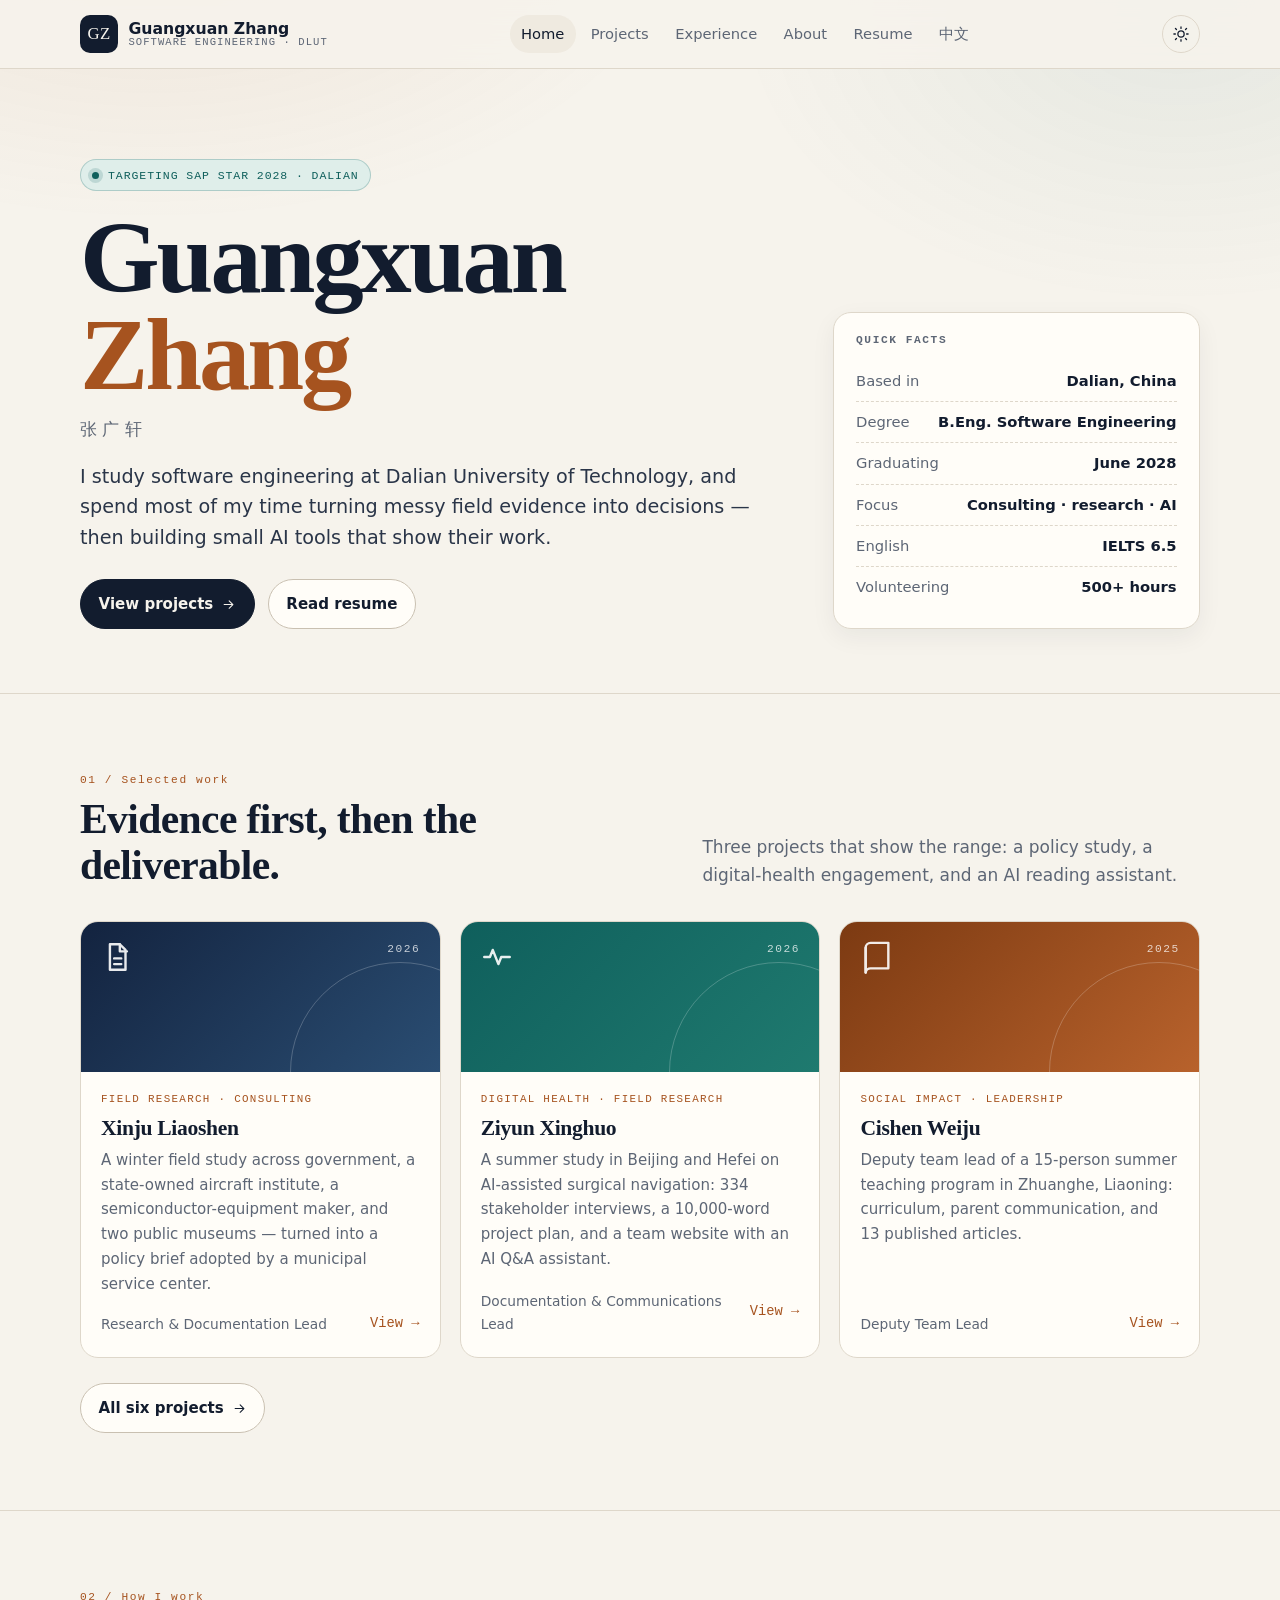
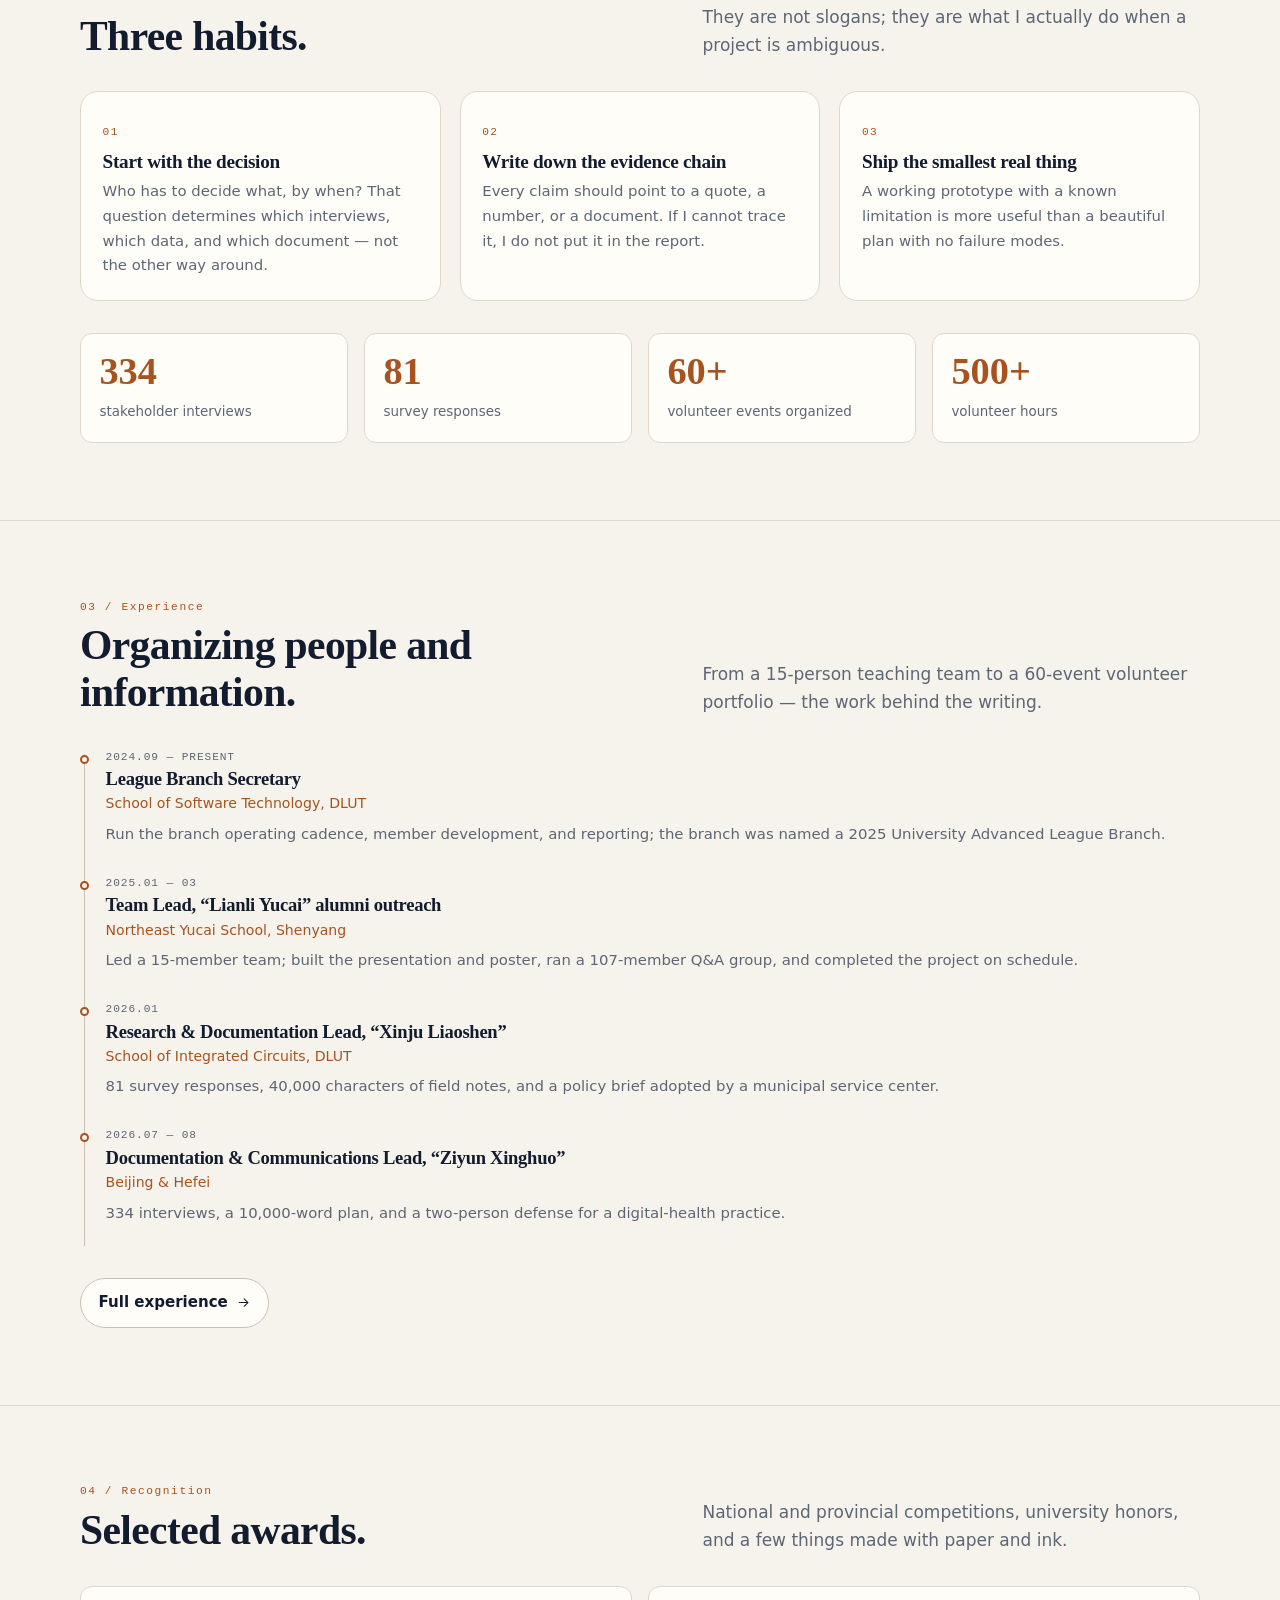
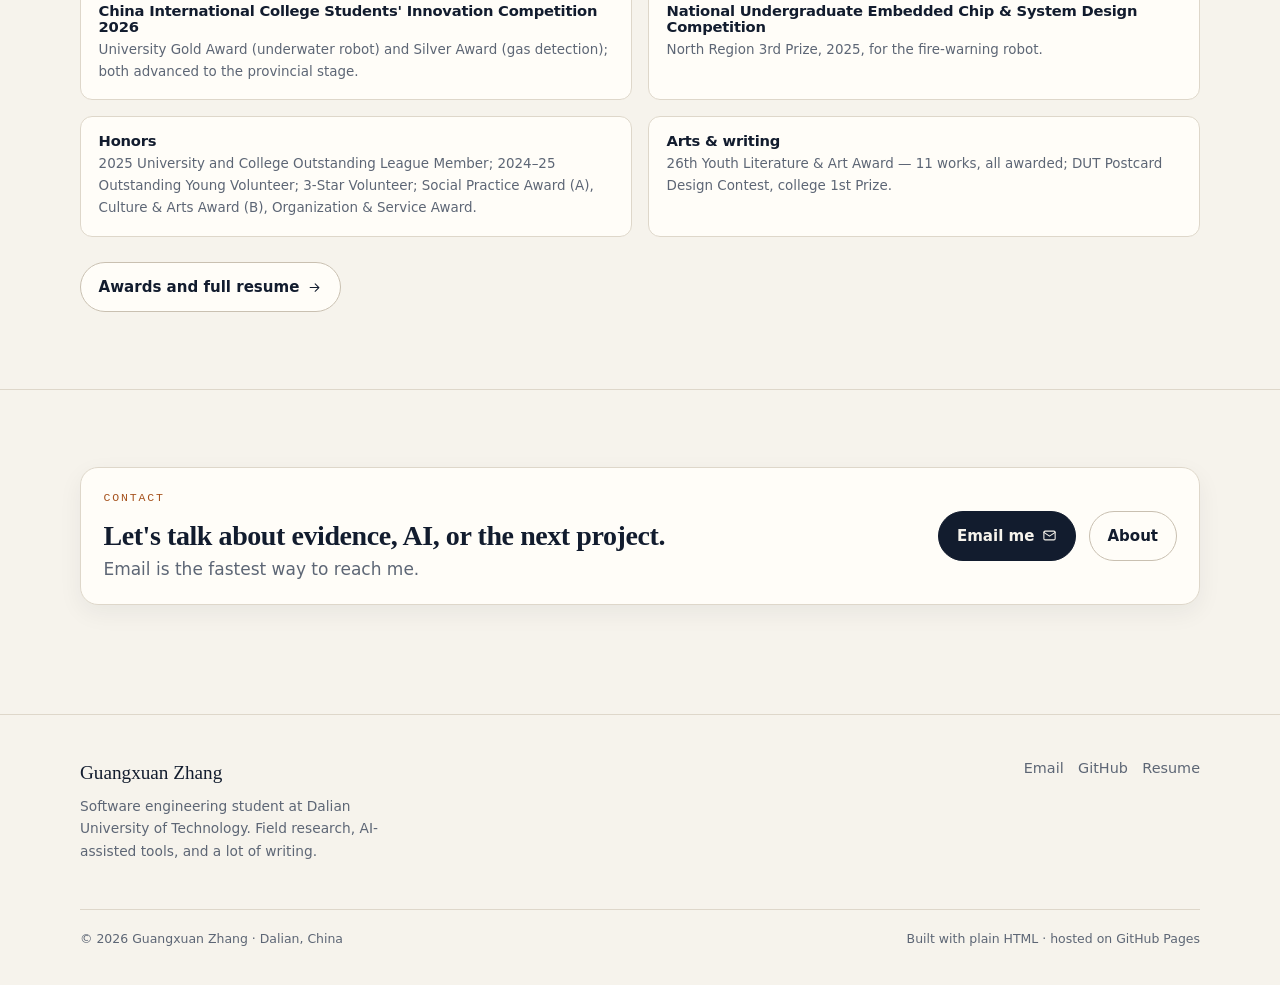
==== commit 8430986d: "Use live GitHub profile and hide empty LinkedIn" ====
--- a/index.html
+++ b/index.html
@@ -187,8 +187,8 @@
       </div>
       <div class="footer-links">
         <a data-site="email" href="mailto:20465685@qq.com">Email</a>
-        <a data-site="github" href="https://github.com/YOUR_GITHUB_USERNAME">GitHub</a>
-        <a data-site="linkedin" href="https://www.linkedin.com/in/YOUR_LINKEDIN">LinkedIn</a>
+        <a data-site="github" href="https://github.com/LGD-Haichao">GitHub</a>
+        <a data-site="linkedin" href="https://www.linkedin.com/">LinkedIn</a>
         <a href="resume.html">Resume</a>
       </div>
     </div>
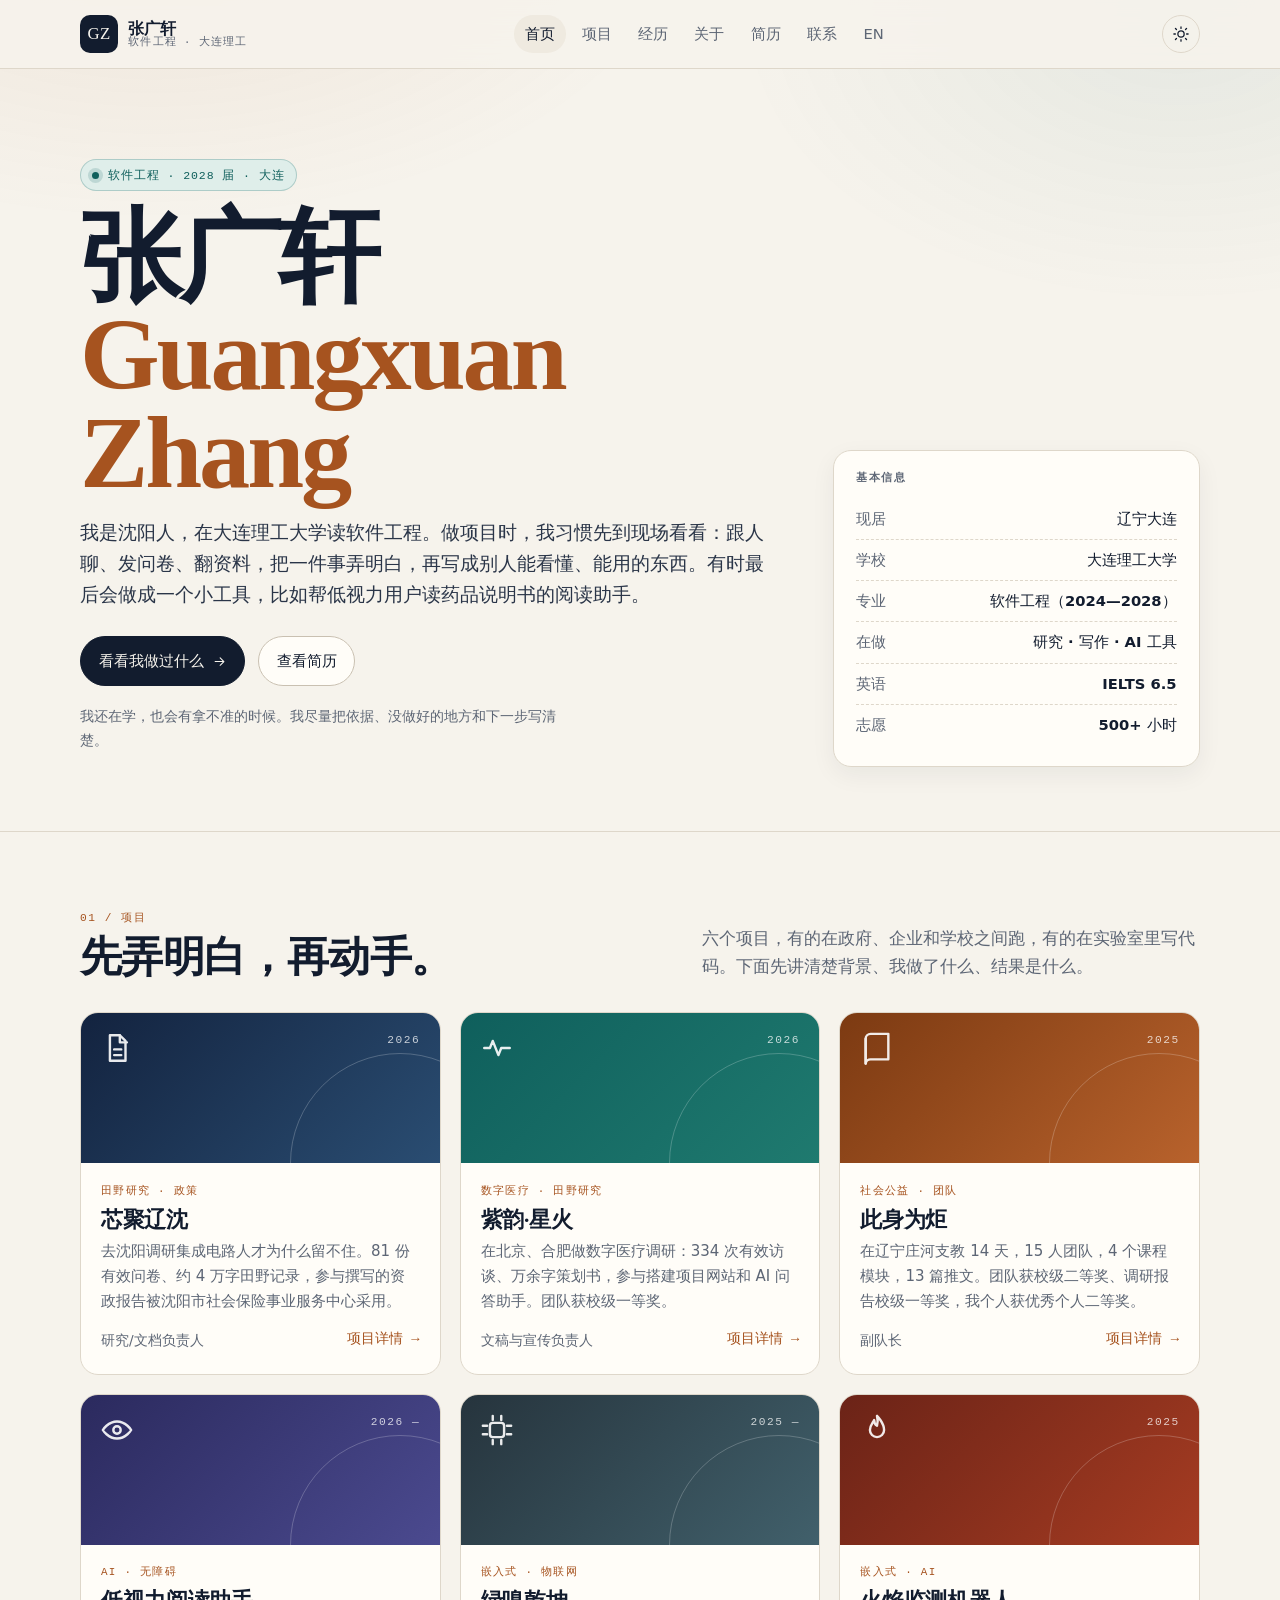
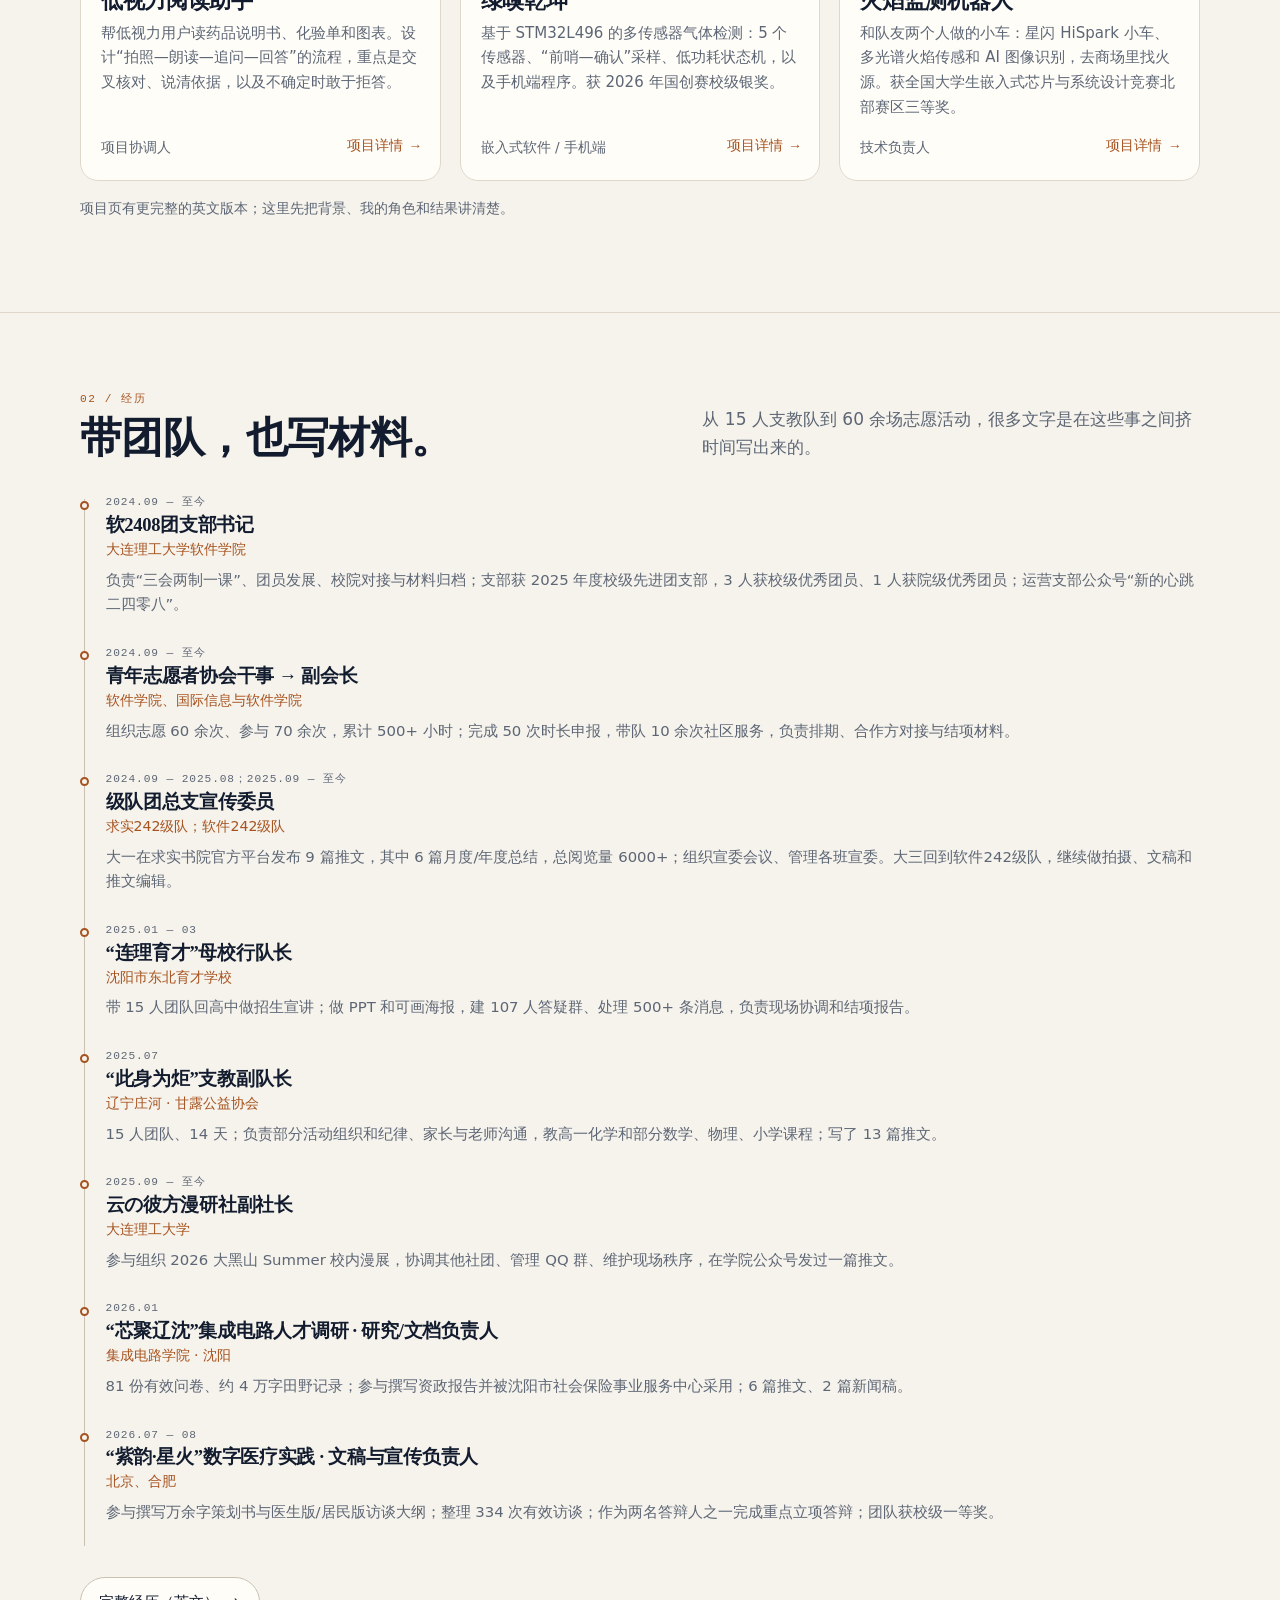
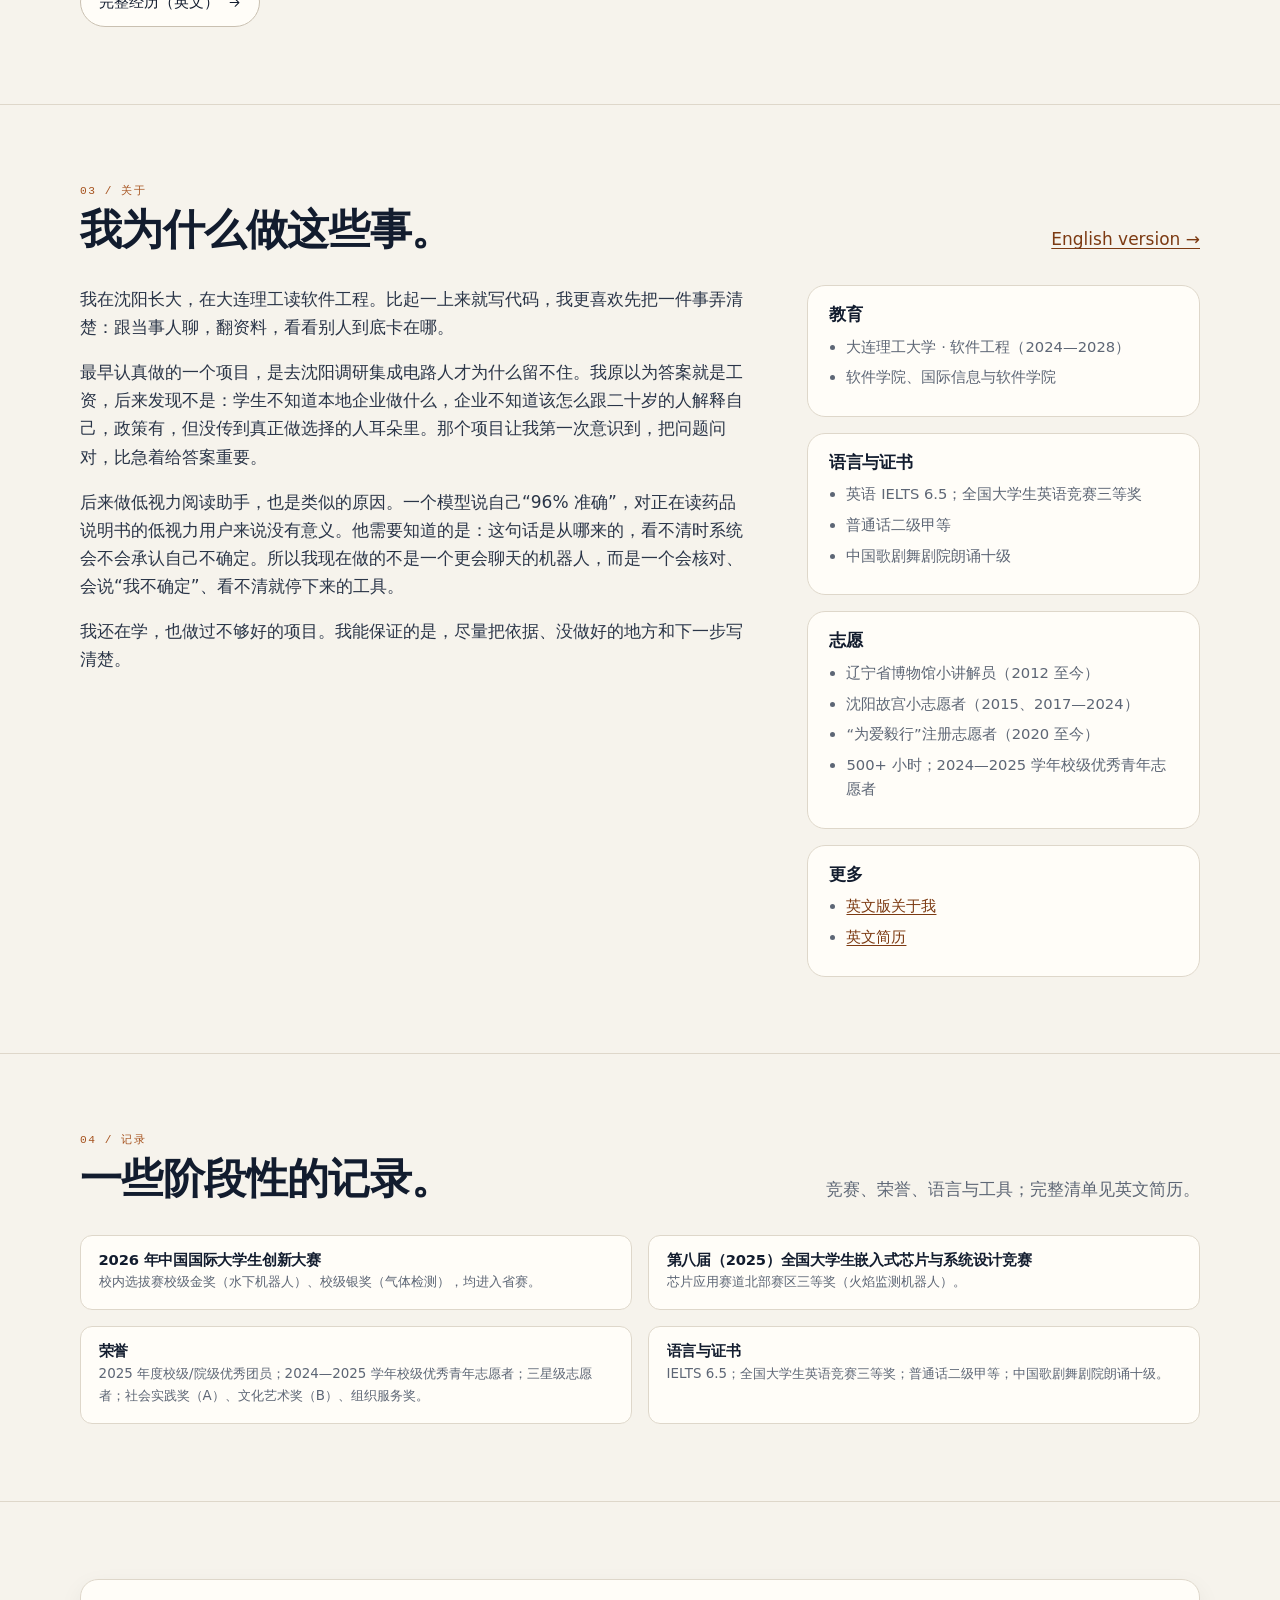
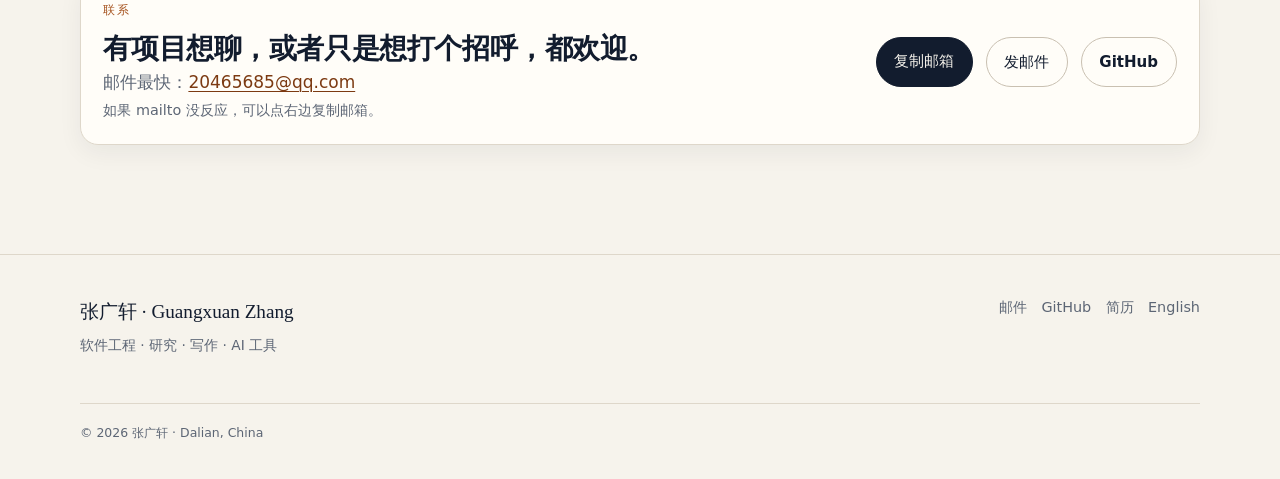
==== commit ba83a9ae: "Make Chinese the default and add an English mirror" ====
--- a/index.html
+++ b/index.html
@@ -1,177 +1,267 @@
 
 <!doctype html>
-<html lang="en" data-theme="light">
+<html lang="zh-CN" data-theme="light">
 <head>
 <meta charset="utf-8">
 <meta name="viewport" content="width=device-width, initial-scale=1">
-<title>Guangxuan Zhang — Software Engineering, consulting & AI</title>
-<meta name="description" content="Software Engineering student at Dalian University of Technology. Field research, AI-assisted tools, and public writing.">
+<title>张广轩 — 软件工程 · 研究 · AI 工具</title>
+<meta name="description" content="大连理工大学软件工程专业学生。做项目时先到现场、跟人聊，再把事情写成别人能看懂的报告或小工具。">
 <meta name="author" content="Guangxuan Zhang">
 <meta name="theme-color" content="#13233f">
 <meta property="og:type" content="website">
 <meta property="og:site_name" content="Guangxuan Zhang">
-<meta property="og:title" content="Guangxuan Zhang — Software Engineering, consulting & AI">
-<meta property="og:description" content="Software Engineering student at Dalian University of Technology. Field research, AI-assisted tools, and public writing.">
+<meta property="og:title" content="张广轩 — 软件工程 · 研究 · AI 工具">
+<meta property="og:description" content="大连理工大学软件工程专业学生。做项目时先到现场、跟人聊，再把事情写成别人能看懂的报告或小工具。">
 <meta name="twitter:card" content="summary_large_image">
-<meta name="twitter:title" content="Guangxuan Zhang — Software Engineering, consulting & AI">
-<meta name="twitter:description" content="Software Engineering student at Dalian University of Technology. Field research, AI-assisted tools, and public writing.">
+<meta name="twitter:title" content="张广轩 — 软件工程 · 研究 · AI 工具">
+<meta name="twitter:description" content="大连理工大学软件工程专业学生。做项目时先到现场、跟人聊，再把事情写成别人能看懂的报告或小工具。">
 <link rel="icon" href="assets/img/favicon.svg" type="image/svg+xml">
 <link rel="stylesheet" href="assets/css/style.css">
 </head>
 <body class="">
 
-
-<a class="skip-link" href="#main">Skip to content</a>
+<a class="skip-link" href="#main">跳到主要内容</a>
 <header class="site-header">
   <div class="wrap header-inner">
-    <a class="brand" href="index.html" aria-label="Guangxuan Zhang — home">
+    <a class="brand" href="index.html" aria-label="张广轩 — 首页">
       <span class="brand-mark" aria-hidden="true">GZ</span>
       <span class="brand-text">
-        <span class="brand-name">Guangxuan Zhang</span>
-        <span class="brand-sub">Software Engineering · DLUT</span>
+        <span class="brand-name">张广轩</span>
+        <span class="brand-sub">软件工程 · 大连理工</span>
       </span>
     </a>
-    <nav class="site-nav" id="site-nav" data-nav aria-label="Primary"><a class="nav-link" href="index.html" aria-current="page">Home</a><a class="nav-link" href="projects/index.html">Projects</a><a class="nav-link" href="experience.html">Experience</a><a class="nav-link" href="about.html">About</a><a class="nav-link" href="resume.html">Resume</a><a class="nav-link" href="zh.html" hreflang="zh-CN">中文</a></nav>
-    <button class="icon-btn theme-toggle" type="button" data-theme-toggle aria-label="Switch theme">
+    <nav class="site-nav" id="site-nav" data-nav aria-label="主导航">
+      <a class="nav-link" href="index.html" aria-current="page">首页</a>
+      <a class="nav-link" href="#projects">项目</a>
+      <a class="nav-link" href="#experience">经历</a>
+      <a class="nav-link" href="#about">关于</a>
+      <a class="nav-link" href="resume.html">简历</a>
+      <a class="nav-link" href="#contact">联系</a>
+      <a class="nav-link" href="en.html" hreflang="en">EN</a>
+    </nav>
+    <button class="icon-btn theme-toggle" type="button" data-theme-toggle aria-label="切换主题">
       <svg viewBox="0 0 24 24" fill="none" stroke="currentColor" stroke-width="1.7" stroke-linecap="round" aria-hidden="true"><circle cx="12" cy="12" r="4.2"/><path d="M12 2.5v2M12 19.5v2M4.6 4.6l1.4 1.4M18 18l1.4 1.4M2.5 12h2M19.5 12h2M4.6 19.4L6 18M18 6l1.4-1.4"/></svg>
     </button>
-    <button class="icon-btn menu-toggle" type="button" data-menu-toggle aria-label="Open menu" aria-expanded="false" aria-controls="site-nav">
+    <button class="icon-btn menu-toggle" type="button" data-menu-toggle aria-label="打开菜单" aria-expanded="false" aria-controls="site-nav">
       <svg viewBox="0 0 24 24" fill="none" stroke="currentColor" stroke-width="1.8" stroke-linecap="round" aria-hidden="true"><path d="M4 7h16M4 12h16M4 17h16"/></svg>
     </button>
   </div>
 </header>
+
 <main id="main">
   <section class="hero">
     <div class="wrap hero-grid">
       <div>
-        <div class="status"><span class="status-dot" aria-hidden="true"></span>Targeting SAP STAR 2028 · Dalian</div>
-        <h1>Guangxuan<br><em>Zhang</em></h1>
-        <p class="hero-cn">张广轩</p>
-        <p class="lede">I study software engineering at Dalian University of Technology, and spend most of my time turning messy field evidence into decisions — then building small AI tools that show their work.</p>
+        <div class="status"><span class="status-dot" aria-hidden="true"></span>软件工程 · 2028 届 · 大连</div>
+        <h1>张广轩<br><em>Guangxuan Zhang</em></h1>
+        <p class="lede">我是沈阳人，在大连理工大学读软件工程。做项目时，我习惯先到现场看看：跟人聊、发问卷、翻资料，把一件事弄明白，再写成别人能看懂、能用的东西。有时最后会做成一个小工具，比如帮低视力用户读药品说明书的阅读助手。</p>
         <div class="btn-row">
-          <a class="btn btn--primary" href="projects/index.html">View projects <svg viewBox="0 0 24 24" fill="none" stroke="currentColor" stroke-width="1.7" stroke-linecap="round" stroke-linejoin="round" aria-hidden="true"><path d="M5 12h14M13 6l6 6-6 6"/></svg></a>
-          <a class="btn" href="resume.html">Read resume</a>
+          <a class="btn btn--primary" href="#projects">看看我做过什么 <svg viewBox="0 0 24 24" fill="none" stroke="currentColor" stroke-width="1.7" stroke-linecap="round" stroke-linejoin="round" aria-hidden="true"><path d="M5 12h14M13 6l6 6-6 6"/></svg></a>
+          <a class="btn" href="resume.html">查看简历</a>
         </div>
-      </div>
-      <aside class="hero-card reveal" aria-label="Quick facts">
-        <h2>Quick facts</h2>
+        <p class="small muted" style="margin-top:1.2rem;max-width:52ch">我还在学，也会有拿不准的时候。我尽量把依据、没做好的地方和下一步写清楚。</p>
+      </div>
+      <aside class="hero-card reveal" aria-label="基本信息">
+        <h2>基本信息</h2>
         <ul class="fact-list">
-          <li><span>Based in</span><span>Dalian, China</span></li>
-          <li><span>Degree</span><span>B.Eng. Software Engineering</span></li>
-          <li><span>Graduating</span><span>June 2028</span></li>
-          <li><span>Focus</span><span>Consulting · research · AI</span></li>
-          <li><span>English</span><span>IELTS 6.5</span></li>
-          <li><span>Volunteering</span><span>500+ hours</span></li>
+          <li><span>现居</span><span>辽宁大连</span></li>
+          <li><span>学校</span><span>大连理工大学</span></li>
+          <li><span>专业</span><span>软件工程（2024—2028）</span></li>
+          <li><span>在做</span><span>研究 · 写作 · AI 工具</span></li>
+          <li><span>英语</span><span>IELTS 6.5</span></li>
+          <li><span>志愿</span><span>500+ 小时</span></li>
         </ul>
       </aside>
     </div>
   </section>
 
-  <section class="section">
-    <div class="wrap">
-      <div class="section-head reveal">
-        <div><span class="section-index">01 / Selected work</span><h2>Evidence first, then the deliverable.</h2></div>
-        <p>Three projects that show the range: a policy study, a digital-health engagement, and an AI reading assistant.</p>
+  <section class="section" id="projects">
+    <div class="wrap">
+      <div class="section-head">
+        <div><span class="section-index">01 / 项目</span><h2>先弄明白，再动手。</h2></div>
+        <p>六个项目，有的在政府、企业和学校之间跑，有的在实验室里写代码。下面先讲清楚背景、我做了什么、结果是什么。</p>
       </div>
       <div class="project-grid project-grid--three">
-<a class="project-card reveal" href="projects/xinju-liaoshen.html">
-  <div class="card-cover card-cover--xinju">
-    <span class="cover-icon" aria-hidden="true"><svg viewBox="0 0 24 24" fill="none" stroke="currentColor" stroke-width="1.7" stroke-linecap="round" stroke-linejoin="round" aria-hidden="true"><path d="M7 3h7l4 4v14H7z"/><path d="M14 3v5h5"/><path d="M10 13h5M10 17h5"/></svg></span>
-    <span class="cover-num">2026</span>
-  </div>
-  <div class="card-body">
-    <div class="card-cat">Field research · Consulting</div>
-    <h3>Xinju Liaoshen</h3>
-    <p>A winter field study across government, a state-owned aircraft institute, a semiconductor-equipment maker, and two public museums — turned into a policy brief adopted by a municipal service center.</p>
-    <div class="card-foot"><span>Research & Documentation Lead</span><span class="card-arrow">View →</span></div>
-  </div>
-</a>
-<a class="project-card reveal" href="projects/ziyun-xinghuo.html">
-  <div class="card-cover card-cover--ziyun">
-    <span class="cover-icon" aria-hidden="true"><svg viewBox="0 0 24 24" fill="none" stroke="currentColor" stroke-width="1.7" stroke-linecap="round" stroke-linejoin="round" aria-hidden="true"><path d="M3 12h4l2-5 4 10 2-5h6"/></svg></span>
-    <span class="cover-num">2026</span>
-  </div>
-  <div class="card-body">
-    <div class="card-cat">Digital health · Field research</div>
-    <h3>Ziyun Xinghuo</h3>
-    <p>A summer study in Beijing and Hefei on AI-assisted surgical navigation: 334 stakeholder interviews, a 10,000-word project plan, and a team website with an AI Q&A assistant.</p>
-    <div class="card-foot"><span>Documentation & Communications Lead</span><span class="card-arrow">View →</span></div>
-  </div>
-</a>
-<a class="project-card reveal" href="projects/cishen-weiju.html">
-  <div class="card-cover card-cover--cishen">
-    <span class="cover-icon" aria-hidden="true"><svg viewBox="0 0 24 24" fill="none" stroke="currentColor" stroke-width="1.7" stroke-linecap="round" stroke-linejoin="round" aria-hidden="true"><path d="M4 5.5A3.5 3.5 0 0 1 7.5 2H20v18H7.5A3.5 3.5 0 0 0 4 23z"/><path d="M4 5.5V23"/></svg></span>
-    <span class="cover-num">2025</span>
-  </div>
-  <div class="card-body">
-    <div class="card-cat">Social impact · Leadership</div>
-    <h3>Cishen Weiju</h3>
-    <p>Deputy team lead of a 15-person summer teaching program in Zhuanghe, Liaoning: curriculum, parent communication, and 13 published articles.</p>
-    <div class="card-foot"><span>Deputy Team Lead</span><span class="card-arrow">View →</span></div>
-  </div>
-</a></div>
-      <div class="btn-row"><a class="btn" href="projects/index.html">All six projects <svg viewBox="0 0 24 24" fill="none" stroke="currentColor" stroke-width="1.7" stroke-linecap="round" stroke-linejoin="round" aria-hidden="true"><path d="M5 12h14M13 6l6 6-6 6"/></svg></a></div>
-    </div>
-  </section>
-
-  <section class="section">
-    <div class="wrap">
-      <div class="section-head reveal">
-        <div><span class="section-index">02 / How I work</span><h2>Three habits.</h2></div>
-        <p>They are not slogans; they are what I actually do when a project is ambiguous.</p>
-      </div>
-      <div class="principles">
-        <div class="principle reveal"><span class="num">01</span><h3>Start with the decision</h3><p>Who has to decide what, by when? That question determines which interviews, which data, and which document — not the other way around.</p></div>
-        <div class="principle reveal"><span class="num">02</span><h3>Write down the evidence chain</h3><p>Every claim should point to a quote, a number, or a document. If I cannot trace it, I do not put it in the report.</p></div>
-        <div class="principle reveal"><span class="num">03</span><h3>Ship the smallest real thing</h3><p>A working prototype with a known limitation is more useful than a beautiful plan with no failure modes.</p></div>
-      </div>
-      <div class="metrics"><div class="metric"><strong>334</strong><span>stakeholder interviews</span></div><div class="metric"><strong>81</strong><span>survey responses</span></div><div class="metric"><strong>60+</strong><span>volunteer events organized</span></div><div class="metric"><strong>500+</strong><span>volunteer hours</span></div></div>
-    </div>
-  </section>
-
-  <section class="section">
-    <div class="wrap">
-      <div class="section-head reveal">
-        <div><span class="section-index">03 / Experience</span><h2>Organizing people and information.</h2></div>
-        <p>From a 15-person teaching team to a 60-event volunteer portfolio — the work behind the writing.</p>
+        <a class="project-card reveal" href="projects/xinju-liaoshen.html">
+          <div class="card-cover card-cover--xinju">
+            <span class="cover-icon" aria-hidden="true"><svg viewBox="0 0 24 24" fill="none" stroke="currentColor" stroke-width="1.7" stroke-linecap="round" stroke-linejoin="round" aria-hidden="true"><path d="M7 3h7l4 4v14H7z"/><path d="M14 3v5h5"/><path d="M10 13h5M10 17h5"/></svg></span>
+            <span class="cover-num">2026</span>
+          </div>
+          <div class="card-body">
+            <div class="card-cat">田野研究 · 政策</div>
+            <h3>芯聚辽沈</h3>
+            <p>去沈阳调研集成电路人才为什么留不住。81 份有效问卷、约 4 万字田野记录，参与撰写的资政报告被沈阳市社会保险事业服务中心采用。</p>
+            <div class="card-foot"><span>研究/文档负责人</span><span class="card-arrow">项目详情 →</span></div>
+          </div>
+        </a>
+
+        <a class="project-card reveal" href="projects/ziyun-xinghuo.html">
+          <div class="card-cover card-cover--ziyun">
+            <span class="cover-icon" aria-hidden="true"><svg viewBox="0 0 24 24" fill="none" stroke="currentColor" stroke-width="1.7" stroke-linecap="round" stroke-linejoin="round" aria-hidden="true"><path d="M3 12h4l2-5 4 10 2-5h6"/></svg></span>
+            <span class="cover-num">2026</span>
+          </div>
+          <div class="card-body">
+            <div class="card-cat">数字医疗 · 田野研究</div>
+            <h3>紫韵·星火</h3>
+            <p>在北京、合肥做数字医疗调研：334 次有效访谈、万余字策划书，参与搭建项目网站和 AI 问答助手。团队获校级一等奖。</p>
+            <div class="card-foot"><span>文稿与宣传负责人</span><span class="card-arrow">项目详情 →</span></div>
+          </div>
+        </a>
+
+        <a class="project-card reveal" href="projects/cishen-weiju.html">
+          <div class="card-cover card-cover--cishen">
+            <span class="cover-icon" aria-hidden="true"><svg viewBox="0 0 24 24" fill="none" stroke="currentColor" stroke-width="1.7" stroke-linecap="round" stroke-linejoin="round" aria-hidden="true"><path d="M4 5.5A3.5 3.5 0 0 1 7.5 2H20v18H7.5A3.5 3.5 0 0 0 4 23z"/><path d="M4 5.5V23"/></svg></span>
+            <span class="cover-num">2025</span>
+          </div>
+          <div class="card-body">
+            <div class="card-cat">社会公益 · 团队</div>
+            <h3>此身为炬</h3>
+            <p>在辽宁庄河支教 14 天，15 人团队，4 个课程模块，13 篇推文。团队获校级二等奖、调研报告校级一等奖，我个人获优秀个人二等奖。</p>
+            <div class="card-foot"><span>副队长</span><span class="card-arrow">项目详情 →</span></div>
+          </div>
+        </a>
+
+        <a class="project-card reveal" href="projects/low-vision-assistant.html">
+          <div class="card-cover card-cover--vision">
+            <span class="cover-icon" aria-hidden="true"><svg viewBox="0 0 24 24" fill="none" stroke="currentColor" stroke-width="1.7" stroke-linecap="round" stroke-linejoin="round" aria-hidden="true"><path d="M2 12s3.6-6 10-6 10 6 10 6-3.6 6-10 6S2 12 2 12z"/><circle cx="12" cy="12" r="2.6"/></svg></span>
+            <span class="cover-num">2026 —</span>
+          </div>
+          <div class="card-body">
+            <div class="card-cat">AI · 无障碍</div>
+            <h3>低视力阅读助手</h3>
+            <p>帮低视力用户读药品说明书、化验单和图表。设计“拍照—朗读—追问—回答”的流程，重点是交叉核对、说清依据，以及不确定时敢于拒答。</p>
+            <div class="card-foot"><span>项目协调人</span><span class="card-arrow">项目详情 →</span></div>
+          </div>
+        </a>
+
+        <a class="project-card reveal" href="projects/gas-detection.html">
+          <div class="card-cover card-cover--gas">
+            <span class="cover-icon" aria-hidden="true"><svg viewBox="0 0 24 24" fill="none" stroke="currentColor" stroke-width="1.7" stroke-linecap="round" stroke-linejoin="round" aria-hidden="true"><rect x="7" y="7" width="10" height="10" rx="2"/><path d="M9 2v3M15 2v3M9 19v3M15 19v3M2 9h3M2 15h3M19 9h3M19 15h3"/></svg></span>
+            <span class="cover-num">2025 —</span>
+          </div>
+          <div class="card-body">
+            <div class="card-cat">嵌入式 · 物联网</div>
+            <h3>绿嗅乾坤</h3>
+            <p>基于 STM32L496 的多传感器气体检测：5 个传感器、“前哨—确认”采样、低功耗状态机，以及手机端程序。获 2026 年国创赛校级银奖。</p>
+            <div class="card-foot"><span>嵌入式软件 / 手机端</span><span class="card-arrow">项目详情 →</span></div>
+          </div>
+        </a>
+
+        <a class="project-card reveal" href="projects/fire-robot.html">
+          <div class="card-cover card-cover--fire">
+            <span class="cover-icon" aria-hidden="true"><svg viewBox="0 0 24 24" fill="none" stroke="currentColor" stroke-width="1.7" stroke-linecap="round" stroke-linejoin="round" aria-hidden="true"><path d="M12 2s5 5 5 10a5 5 0 0 1-10 0c0-3 2-5 3-7 0 3 2 4 2 4s1-3 0-7z"/></svg></span>
+            <span class="cover-num">2025</span>
+          </div>
+          <div class="card-body">
+            <div class="card-cat">嵌入式 · AI</div>
+            <h3>火焰监测机器人</h3>
+            <p>和队友两个人做的小车：星闪 HiSpark 小车、多光谱火焰传感和 AI 图像识别，去商场里找火源。获全国大学生嵌入式芯片与系统设计竞赛北部赛区三等奖。</p>
+            <div class="card-foot"><span>技术负责人</span><span class="card-arrow">项目详情 →</span></div>
+          </div>
+        </a>
+      </div>
+      <p class="small muted" style="margin-top:1rem">项目页有更完整的英文版本；这里先把背景、我的角色和结果讲清楚。</p>
+    </div>
+  </section>
+
+  <section class="section" id="experience">
+    <div class="wrap">
+      <div class="section-head">
+        <div><span class="section-index">02 / 经历</span><h2>带团队，也写材料。</h2></div>
+        <p>从 15 人支教队到 60 余场志愿活动，很多文字是在这些事之间挤时间写出来的。</p>
       </div>
       <div class="timeline">
-        <div class="timeline-item reveal"><div class="timeline-time">2024.09 — present</div><h3>League Branch Secretary</h3><div class="timeline-org">School of Software Technology, DLUT</div><p>Run the branch operating cadence, member development, and reporting; the branch was named a 2025 University Advanced League Branch.</p></div>
-        <div class="timeline-item reveal"><div class="timeline-time">2025.01 — 03</div><h3>Team Lead, “Lianli Yucai” alumni outreach</h3><div class="timeline-org">Northeast Yucai School, Shenyang</div><p>Led a 15-member team; built the presentation and poster, ran a 107-member Q&amp;A group, and completed the project on schedule.</p></div>
-        <div class="timeline-item reveal"><div class="timeline-time">2026.01</div><h3>Research &amp; Documentation Lead, “Xinju Liaoshen”</h3><div class="timeline-org">School of Integrated Circuits, DLUT</div><p>81 survey responses, 40,000 characters of field notes, and a policy brief adopted by a municipal service center.</p></div>
-        <div class="timeline-item reveal"><div class="timeline-time">2026.07 — 08</div><h3>Documentation &amp; Communications Lead, “Ziyun Xinghuo”</h3><div class="timeline-org">Beijing &amp; Hefei</div><p>334 interviews, a 10,000-word plan, and a two-person defense for a digital-health practice.</p></div>
-      </div>
-      <div class="btn-row"><a class="btn" href="experience.html">Full experience <svg viewBox="0 0 24 24" fill="none" stroke="currentColor" stroke-width="1.7" stroke-linecap="round" stroke-linejoin="round" aria-hidden="true"><path d="M5 12h14M13 6l6 6-6 6"/></svg></a></div>
-    </div>
-  </section>
-
-  <section class="section">
-    <div class="wrap">
-      <div class="section-head reveal">
-        <div><span class="section-index">04 / Recognition</span><h2>Selected awards.</h2></div>
-        <p>National and provincial competitions, university honors, and a few things made with paper and ink.</p>
+        <div class="timeline-item reveal"><div class="timeline-time">2024.09 — 至今</div><h3>软2408团支部书记</h3><div class="timeline-org">大连理工大学软件学院</div><p>负责“三会两制一课”、团员发展、校院对接与材料归档；支部获 2025 年度校级先进团支部，3 人获校级优秀团员、1 人获院级优秀团员；运营支部公众号“新的心跳 二四零八”。</p></div>
+        <div class="timeline-item reveal"><div class="timeline-time">2024.09 — 至今</div><h3>青年志愿者协会干事 → 副会长</h3><div class="timeline-org">软件学院、国际信息与软件学院</div><p>组织志愿 60 余次、参与 70 余次，累计 500+ 小时；完成 50 次时长申报，带队 10 余次社区服务，负责排期、合作方对接与结项材料。</p></div>
+        <div class="timeline-item reveal"><div class="timeline-time">2024.09 — 2025.08；2025.09 — 至今</div><h3>级队团总支宣传委员</h3><div class="timeline-org">求实242级队；软件242级队</div><p>大一在求实书院官方平台发布 9 篇推文，其中 6 篇月度/年度总结，总阅览量 6000+；组织宣委会议、管理各班宣委。大三回到软件242级队，继续做拍摄、文稿和推文编辑。</p></div>
+        <div class="timeline-item reveal"><div class="timeline-time">2025.01 — 03</div><h3>“连理育才”母校行队长</h3><div class="timeline-org">沈阳市东北育才学校</div><p>带 15 人团队回高中做招生宣讲；做 PPT 和可画海报，建 107 人答疑群、处理 500+ 条消息，负责现场协调和结项报告。</p></div>
+        <div class="timeline-item reveal"><div class="timeline-time">2025.07</div><h3>“此身为炬”支教副队长</h3><div class="timeline-org">辽宁庄河 · 甘露公益协会</div><p>15 人团队、14 天；负责部分活动组织和纪律、家长与老师沟通，教高一化学和部分数学、物理、小学课程；写了 13 篇推文。</p></div>
+        <div class="timeline-item reveal"><div class="timeline-time">2025.09 — 至今</div><h3>云の彼方漫研社副社长</h3><div class="timeline-org">大连理工大学</div><p>参与组织 2026 大黑山 Summer 校内漫展，协调其他社团、管理 QQ 群、维护现场秩序，在学院公众号发过一篇推文。</p></div>
+        <div class="timeline-item reveal"><div class="timeline-time">2026.01</div><h3>“芯聚辽沈”集成电路人才调研 · 研究/文档负责人</h3><div class="timeline-org">集成电路学院 · 沈阳</div><p>81 份有效问卷、约 4 万字田野记录；参与撰写资政报告并被沈阳市社会保险事业服务中心采用；6 篇推文、2 篇新闻稿。</p></div>
+        <div class="timeline-item reveal"><div class="timeline-time">2026.07 — 08</div><h3>“紫韵·星火”数字医疗实践 · 文稿与宣传负责人</h3><div class="timeline-org">北京、合肥</div><p>参与撰写万余字策划书与医生版/居民版访谈大纲；整理 334 次有效访谈；作为两名答辩人之一完成重点立项答辩；团队获校级一等奖。</p></div>
+      </div>
+      <div class="btn-row"><a class="btn" href="experience.html">完整经历（英文） <svg viewBox="0 0 24 24" fill="none" stroke="currentColor" stroke-width="1.7" stroke-linecap="round" stroke-linejoin="round" aria-hidden="true"><path d="M5 12h14M13 6l6 6-6 6"/></svg></a></div>
+    </div>
+  </section>
+
+  <section class="section" id="about">
+    <div class="wrap">
+      <div class="section-head">
+        <div><span class="section-index">03 / 关于</span><h2>我为什么做这些事。</h2></div>
+        <p><a href="about.html">English version →</a></p>
+      </div>
+      <div class="about-grid">
+        <article class="prose">
+          <p>我在沈阳长大，在大连理工读软件工程。比起一上来就写代码，我更喜欢先把一件事弄清楚：跟当事人聊，翻资料，看看别人到底卡在哪。</p>
+          <p>最早认真做的一个项目，是去沈阳调研集成电路人才为什么留不住。我原以为答案就是工资，后来发现不是：学生不知道本地企业做什么，企业不知道该怎么跟二十岁的人解释自己，政策有，但没传到真正做选择的人耳朵里。那个项目让我第一次意识到，把问题问对，比急着给答案重要。</p>
+          <p>后来做低视力阅读助手，也是类似的原因。一个模型说自己“96% 准确”，对正在读药品说明书的低视力用户来说没有意义。他需要知道的是：这句话是从哪来的，看不清时系统会不会承认自己不确定。所以我现在做的不是一个更会聊天的机器人，而是一个会核对、会说“我不确定”、看不清就停下来的工具。</p>
+          <p>我还在学，也做过不够好的项目。我能保证的是，尽量把依据、没做好的地方和下一步写清楚。</p>
+        </article>
+        <aside class="about-side">
+          <div class="info-card">
+            <h3>教育</h3>
+            <ul>
+              <li>大连理工大学 · 软件工程（2024—2028）</li>
+              <li>软件学院、国际信息与软件学院</li>
+            </ul>
+          </div>
+          <div class="info-card">
+            <h3>语言与证书</h3>
+            <ul>
+              <li>英语 IELTS 6.5；全国大学生英语竞赛三等奖</li>
+              <li>普通话二级甲等</li>
+              <li>中国歌剧舞剧院朗诵十级</li>
+            </ul>
+          </div>
+          <div class="info-card">
+            <h3>志愿</h3>
+            <ul>
+              <li>辽宁省博物馆小讲解员（2012 至今）</li>
+              <li>沈阳故宫小志愿者（2015、2017—2024）</li>
+              <li>“为爱毅行”注册志愿者（2020 至今）</li>
+              <li>500+ 小时；2024—2025 学年校级优秀青年志愿者</li>
+            </ul>
+          </div>
+          <div class="info-card">
+            <h3>更多</h3>
+            <ul>
+              <li><a href="about.html">英文版关于我</a></li>
+              <li><a href="resume.html">英文简历</a></li>
+            </ul>
+          </div>
+        </aside>
+      </div>
+    </div>
+  </section>
+
+  <section class="section" id="awards">
+    <div class="wrap">
+      <div class="section-head">
+        <div><span class="section-index">04 / 记录</span><h2>一些阶段性的记录。</h2></div>
+        <p>竞赛、荣誉、语言与工具；完整清单见英文简历。</p>
       </div>
       <div class="award-grid">
-        <div class="award reveal"><h3>China International College Students' Innovation Competition 2026</h3><p>University Gold Award (underwater robot) and Silver Award (gas detection); both advanced to the provincial stage.</p></div>
-        <div class="award reveal"><h3>National Undergraduate Embedded Chip &amp; System Design Competition</h3><p>North Region 3rd Prize, 2025, for the fire-warning robot.</p></div>
-        <div class="award reveal"><h3>Honors</h3><p>2025 University and College Outstanding League Member; 2024–25 Outstanding Young Volunteer; 3-Star Volunteer; Social Practice Award (A), Culture &amp; Arts Award (B), Organization &amp; Service Award.</p></div>
-        <div class="award reveal"><h3>Arts &amp; writing</h3><p>26th Youth Literature &amp; Art Award — 11 works, all awarded; DUT Postcard Design Contest, college 1st Prize.</p></div>
-      </div>
-      <div class="btn-row"><a class="btn" href="resume.html">Awards and full resume <svg viewBox="0 0 24 24" fill="none" stroke="currentColor" stroke-width="1.7" stroke-linecap="round" stroke-linejoin="round" aria-hidden="true"><path d="M5 12h14M13 6l6 6-6 6"/></svg></a></div>
-    </div>
-  </section>
-
-  <section class="section">
+        <div class="award reveal"><h3>2026 年中国国际大学生创新大赛</h3><p>校内选拔赛校级金奖（水下机器人）、校级银奖（气体检测），均进入省赛。</p></div>
+        <div class="award reveal"><h3>第八届（2025）全国大学生嵌入式芯片与系统设计竞赛</h3><p>芯片应用赛道北部赛区三等奖（火焰监测机器人）。</p></div>
+        <div class="award reveal"><h3>荣誉</h3><p>2025 年度校级/院级优秀团员；2024—2025 学年校级优秀青年志愿者；三星级志愿者；社会实践奖（A）、文化艺术奖（B）、组织服务奖。</p></div>
+        <div class="award reveal"><h3>语言与证书</h3><p>IELTS 6.5；全国大学生英语竞赛三等奖；普通话二级甲等；中国歌剧舞剧院朗诵十级。</p></div>
+      </div>
+    </div>
+  </section>
+
+  <section class="section" id="contact">
     <div class="wrap">
       <div class="hero-card contact-card reveal" style="display:flex;justify-content:space-between;gap:2rem;align-items:center;flex-wrap:wrap">
         <div>
-          <div class="eyebrow">Contact</div>
-          <h2 style="margin-bottom:0.25rem">Let's talk about evidence, AI, or the next project.</h2>
-          <p class="muted mb-0">Email is the fastest way to reach me.</p>
+          <div class="eyebrow">联系</div>
+          <h2 style="margin-bottom:0.25rem">有项目想聊，或者只是想打个招呼，都欢迎。</h2>
+          <p class="muted" style="margin-bottom:0.2rem">邮件最快：<a href="mailto:20465685@qq.com?subject=Hello%20Guangxuan">20465685@qq.com</a></p>
+          <p class="small muted mb-0">如果 mailto 没反应，可以点右边复制邮箱。</p>
         </div>
         <div class="btn-row" style="margin:0">
-          <a class="btn btn--primary" data-site="email" href="mailto:20465685@qq.com">Email me <svg viewBox="0 0 24 24" fill="none" stroke="currentColor" stroke-width="1.7" stroke-linecap="round" stroke-linejoin="round" aria-hidden="true"><rect x="3" y="5" width="18" height="14" rx="2"/><path d="m3 7 9 6 9-6"/></svg></a>
-          <a class="btn" href="about.html">About</a>
+          <button class="btn btn--primary" type="button" data-copy-email="20465685@qq.com">复制邮箱</button>
+          <a class="btn" href="mailto:20465685@qq.com?subject=Hello%20Guangxuan">发邮件</a>
+          <a class="btn" href="https://github.com/LGD-Haichao" target="_blank" rel="noopener">GitHub</a>
         </div>
       </div>
     </div>
@@ -182,23 +272,22 @@
   <div class="wrap">
     <div class="footer-grid">
       <div>
-        <div class="footer-brand">Guangxuan Zhang</div>
-        <p class="footer-note">Software engineering student at Dalian University of Technology. Field research, AI-assisted tools, and a lot of writing.</p>
+        <div class="footer-brand">张广轩 · Guangxuan Zhang</div>
+        <p class="footer-note">软件工程 · 研究 · 写作 · AI 工具</p>
       </div>
       <div class="footer-links">
-        <a data-site="email" href="mailto:20465685@qq.com">Email</a>
-        <a data-site="github" href="https://github.com/LGD-Haichao">GitHub</a>
-        <a data-site="linkedin" href="https://www.linkedin.com/">LinkedIn</a>
-        <a href="resume.html">Resume</a>
+        <a href="#contact">邮件</a>
+        <a href="https://github.com/LGD-Haichao" target="_blank" rel="noopener">GitHub</a>
+        <a href="resume.html">简历</a>
+        <a href="en.html" hreflang="en">English</a>
       </div>
     </div>
     <div class="footer-bottom">
-      <span>© <span data-year>2026</span> Guangxuan Zhang · Dalian, China</span>
-      <span>Built with plain HTML · hosted on GitHub Pages</span>
+      <span>© <span data-year>2026</span> 张广轩 · Dalian, China</span>
     </div>
   </div>
 </footer>
 <script src="assets/js/site.js"></script>
 <script src="assets/js/main.js"></script>
 </body>
-</html>+</html>
--- a/assets/css/style.css
+++ b/assets/css/style.css
@@ -54,6 +54,8 @@
 *::after { box-sizing: border-box; }
 
 html { scroll-behavior: smooth; }
+
+[id] { scroll-margin-top: 84px; }
 
 body {
   margin: 0;
